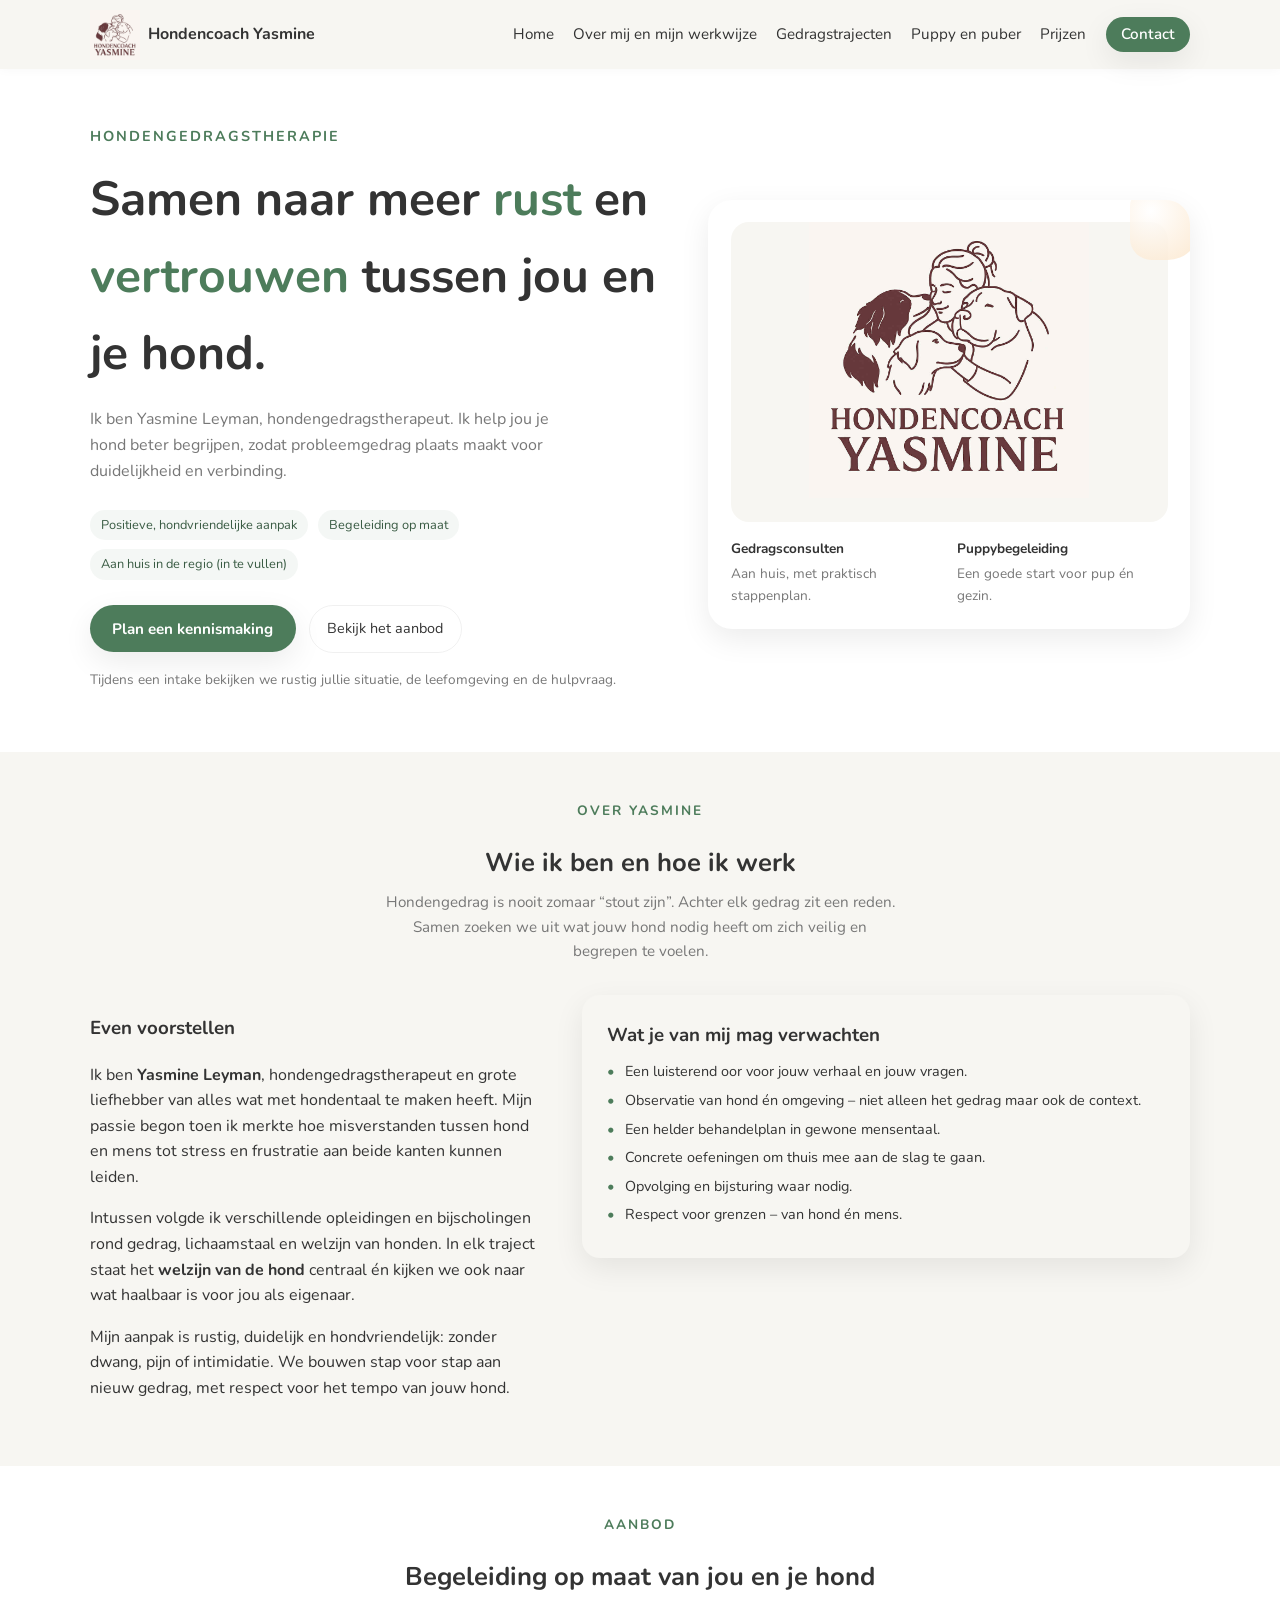
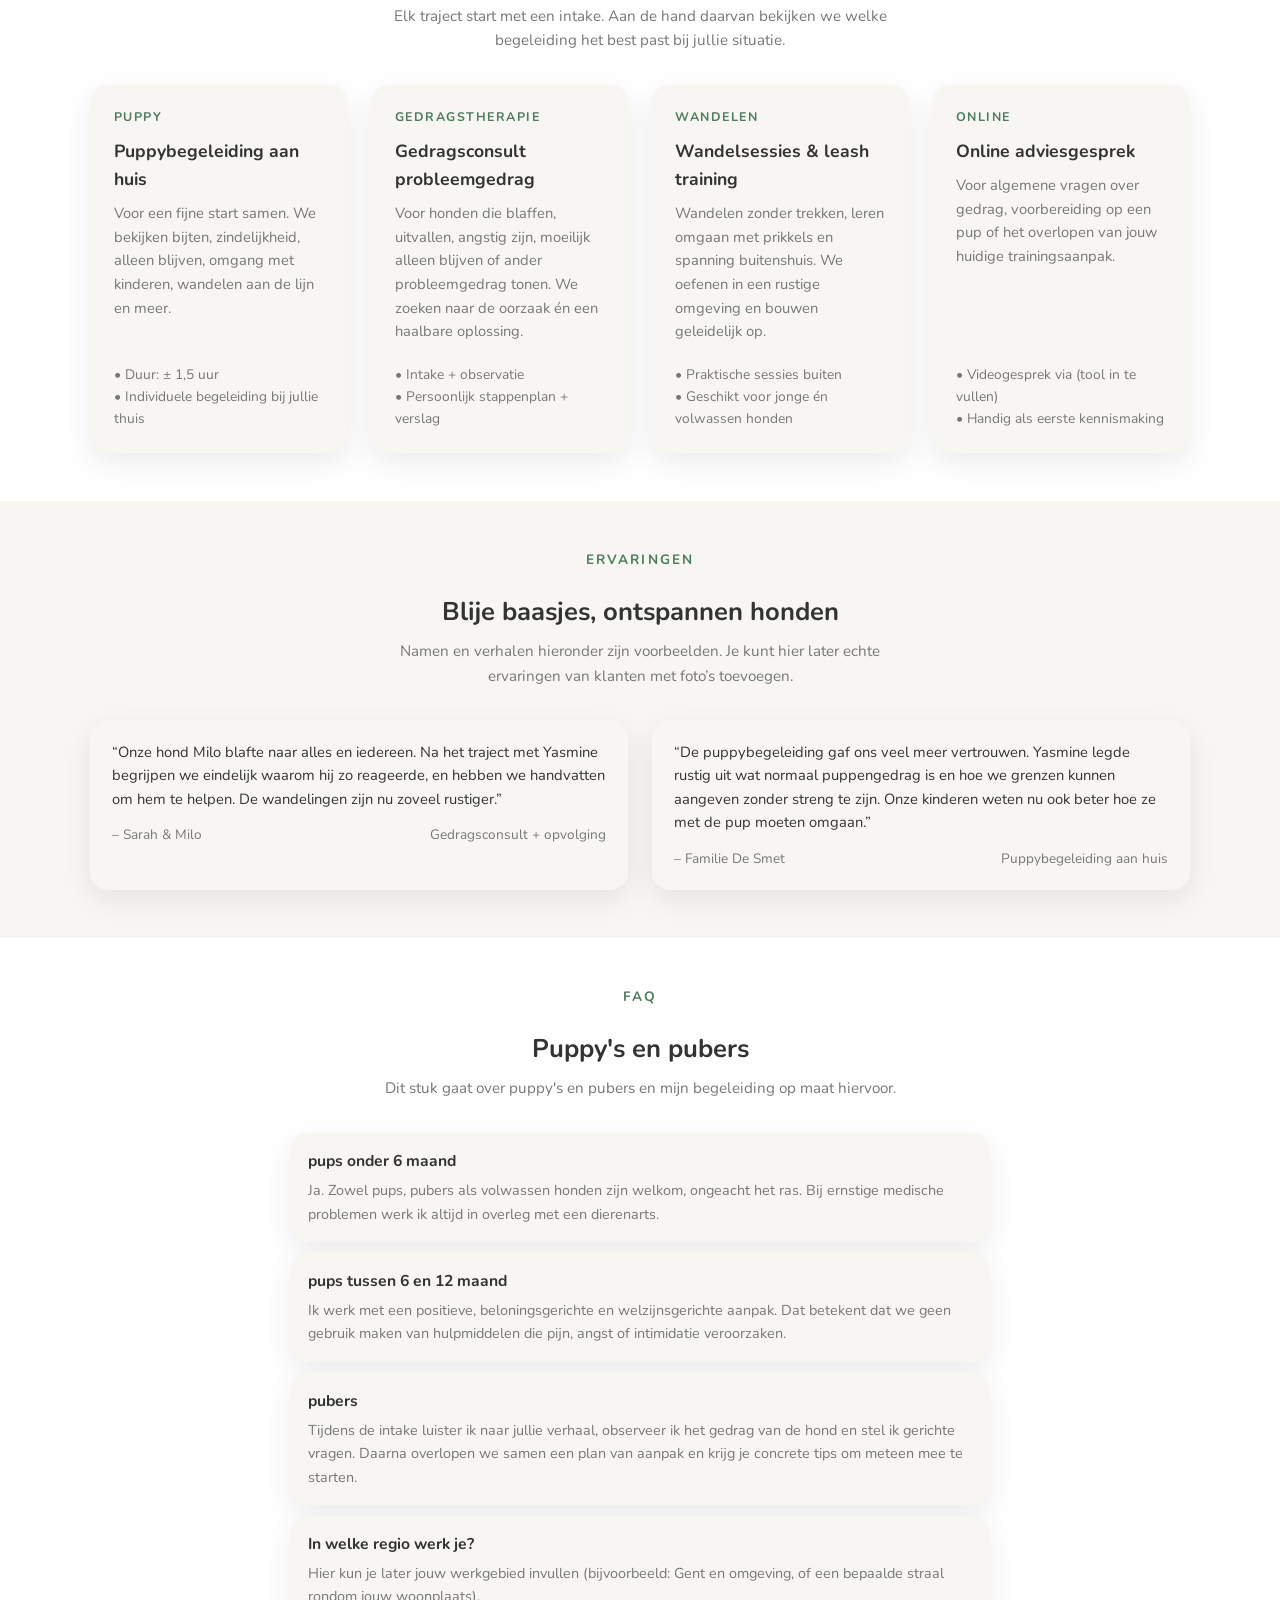
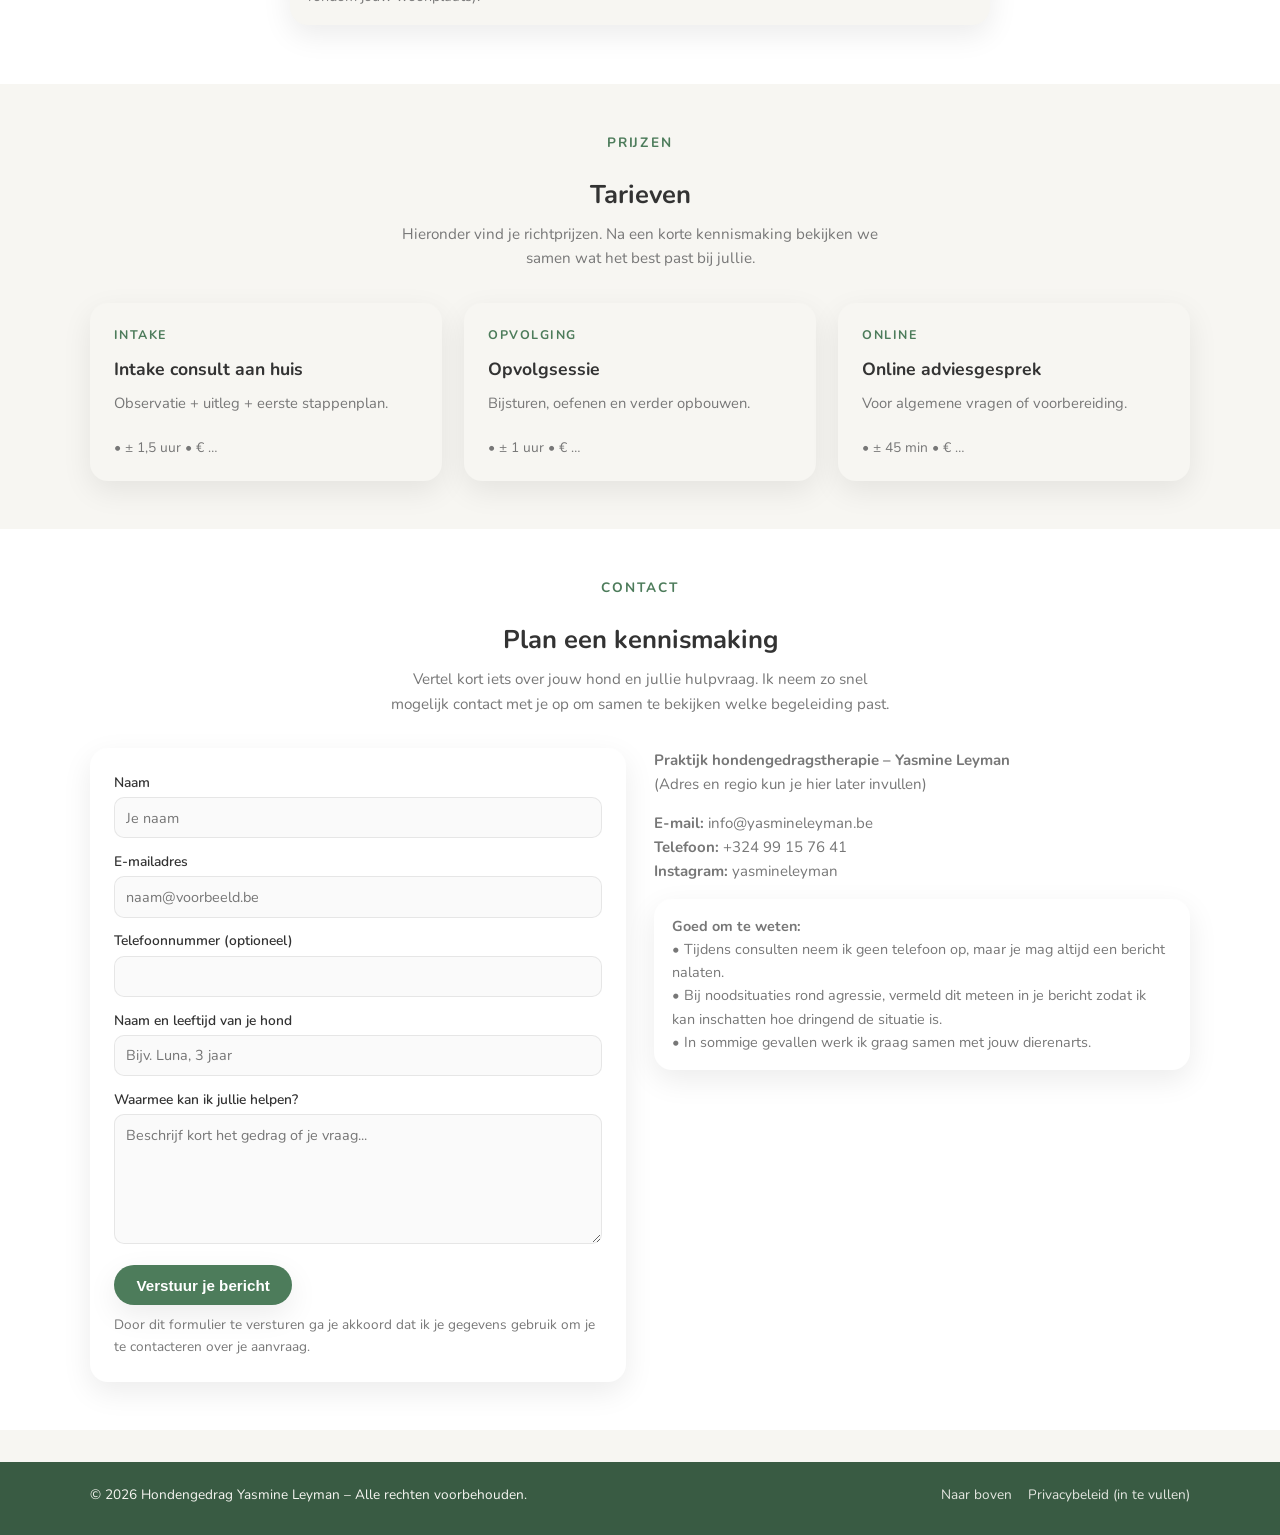
==== index.html @ 09487a4f "veranderingen pom, + logo toegevoegd en css file appart gemaakt" ====
<!DOCTYPE html>
<html lang="nl">
<head>
    <meta charset="UTF-8">
    <title>Hondencoach Yasmine</title>
    <meta name="viewport" content="width=device-width, initial-scale=1.0">
    <meta name="description" content="Hondengedragstherapie op maat door Yasmine Leyman. Samen werken aan meer rust en vertrouwen tussen jou en je hond.">
    <link rel="preconnect" href="https://fonts.googleapis.com">
    <link rel="preconnect" href="https://fonts.gstatic.com" crossorigin>
    <link href="https://fonts.googleapis.com/css2?family=Nunito:wght@300;400;600;700&display=swap" rel="stylesheet">
    <link rel="stylesheet" href="style.css">

</head>
<body>

<header>
    <div class="container nav">
        <div class="logo">
            <img src="images/hondencoachyas.jpeg" alt="Logo">
            <span>Hondencoach Yasmine</span>
        </div>

        <button class="menu-toggle" aria-label="Open menu" aria-expanded="false" aria-controls="mobile-menu">
            ☰
        </button>

        <nav>
            <ul class="nav-menu" id="mobile-menu">
                <li><a href="#top">Home</a></li>
                <li><a href="#over">Over mij en mijn werkwijze</a></li>
                <li><a href="#diensten">Gedragstrajecten</a></li>
                <li><a href="#faq">Puppy en puber</a></li>
                <li><a href="#prijzen">Prijzen</a></li>
                <li><a href="#contact" class="nav-cta">Contact</a></li>
            </ul>
        </nav>
    </div>
</header>
<main>

    <!-- HERO -->
    <section class="hero" id="top">
        <div class="container hero-grid">
            <div>
                <div class="hero-kicker">Hondengedragstherapie</div>
                <h1>Samen naar meer <span>rust</span> en <span>vertrouwen</span> tussen jou en je hond.</h1>
                <p class="hero-subtitle">
                    Ik ben Yasmine Leyman, hondengedragstherapeut. Ik help jou je hond beter begrijpen,
                    zodat probleemgedrag plaats maakt voor duidelijkheid en verbinding.
                </p>

                <div class="hero-badges">
                    <div class="badge">Positieve, hondvriendelijke aanpak</div>
                    <div class="badge">Begeleiding op maat</div>
                    <div class="badge">Aan huis in de regio (in te vullen)</div>
                </div>

                <div class="hero-actions">
                    <a class="btn-primary" href="#contact">Plan een kennismaking</a>
                    <a class="btn-ghost" href="#diensten">Bekijk het aanbod</a>
                </div>

                <p class="hero-note">
                    Tijdens een intake bekijken we rustig jullie situatie, de leefomgeving en de hulpvraag.
                </p>
            </div>

            <div class="hero-visual">
                <div class="hero-card">
                    <div class="hero-paw"></div>
                    <div class="hero-photo">
                        <img src="images/hondencoachyas.jpeg" alt="Yasmine met een hond" loading="lazy">
                    </div>
                    <div class="hero-mini">
                        <div class="hero-mini-block">
                            <div class="hero-mini-title">Gedragsconsulten</div>
                            <div class="hero-mini-sub">Aan huis, met praktisch stappenplan.</div>
                        </div>
                        <div class="hero-mini-block">
                            <div class="hero-mini-title">Puppybegeleiding</div>
                            <div class="hero-mini-sub">Een goede start voor pup én gezin.</div>
                        </div>
                    </div>
                </div>
            </div>
        </div>
    </section>

    <!-- OVER -->
    <section id="over">
        <div class="container">
            <div class="section-kicker">Over Yasmine</div>
            <h2 class="section-title">Wie ik ben en hoe ik werk</h2>
            <p class="section-intro">
                Hondengedrag is nooit zomaar “stout zijn”. Achter elk gedrag zit een reden.
                Samen zoeken we uit wat jouw hond nodig heeft om zich veilig en begrepen te voelen.
            </p>

            <div class="about-grid">
                <div>
                    <h3>Even voorstellen</h3>
                    <p>
                        Ik ben <strong>Yasmine Leyman</strong>, hondengedragstherapeut en grote liefhebber
                        van alles wat met hondentaal te maken heeft. Mijn passie begon toen ik merkte hoe
                        misverstanden tussen hond en mens tot stress en frustratie aan beide kanten kunnen leiden.
                    </p>
                    <p>
                        Intussen volgde ik verschillende opleidingen en bijscholingen rond gedrag, lichaamstaal
                        en welzijn van honden. In elk traject staat het <strong>welzijn van de hond</strong>
                        centraal én kijken we ook naar wat haalbaar is voor jou als eigenaar.
                    </p>
                    <p>
                        Mijn aanpak is rustig, duidelijk en hondvriendelijk: zonder dwang, pijn of intimidatie.
                        We bouwen stap voor stap aan nieuw gedrag, met respect voor het tempo van jouw hond.
                    </p>
                </div>

                <div class="about-card">
                    <h3>Wat je van mij mag verwachten</h3>
                    <ul class="about-list">
                        <li>Een luisterend oor voor jouw verhaal en jouw vragen.</li>
                        <li>Observatie van hond én omgeving – niet alleen het gedrag maar ook de context.</li>
                        <li>Een helder behandelplan in gewone mensentaal.</li>
                        <li>Concrete oefeningen om thuis mee aan de slag te gaan.</li>
                        <li>Opvolging en bijsturing waar nodig.</li>
                        <li>Respect voor grenzen – van hond én mens.</li>
                    </ul>
                </div>
            </div>
        </div>
    </section>

    <!-- DIENSTEN -->
    <section id="diensten">
        <div class="container">
            <div class="section-kicker">Aanbod</div>
            <h2 class="section-title">Begeleiding op maat van jou en je hond</h2>
            <p class="section-intro">
                Elk traject start met een intake. Aan de hand daarvan bekijken we welke begeleiding
                het best past bij jullie situatie.
            </p>

            <div class="cards">
                <article class="card">
                    <div class="card-tag">Puppy</div>
                    <h3>Puppybegeleiding aan huis</h3>
                    <p>
                        Voor een fijne start samen. We bekijken bijten, zindelijkheid, alleen blijven,
                        omgang met kinderen, wandelen aan de lijn en meer.
                    </p>
                    <div class="card-meta">
                        • Duur: ± 1,5 uur<br>
                        • Individuele begeleiding bij jullie thuis
                    </div>
                </article>

                <article class="card">
                    <div class="card-tag">Gedragstherapie</div>
                    <h3>Gedragsconsult probleemgedrag</h3>
                    <p>
                        Voor honden die blaffen, uitvallen, angstig zijn, moeilijk alleen blijven of
                        ander probleemgedrag tonen. We zoeken naar de oorzaak én een haalbare oplossing.
                    </p>
                    <div class="card-meta">
                        • Intake + observatie<br>
                        • Persoonlijk stappenplan + verslag
                    </div>
                </article>

                <article class="card">
                    <div class="card-tag">Wandelen</div>
                    <h3>Wandelsessies & leash training</h3>
                    <p>
                        Wandelen zonder trekken, leren omgaan met prikkels en spanning buitenshuis.
                        We oefenen in een rustige omgeving en bouwen geleidelijk op.
                    </p>
                    <div class="card-meta">
                        • Praktische sessies buiten<br>
                        • Geschikt voor jonge én volwassen honden
                    </div>
                </article>

                <article class="card">
                    <div class="card-tag">Online</div>
                    <h3>Online adviesgesprek</h3>
                    <p>
                        Voor algemene vragen over gedrag, voorbereiding op een pup of het overlopen
                        van jouw huidige trainingsaanpak.
                    </p>
                    <div class="card-meta">
                        • Videogesprek via (tool in te vullen)<br>
                        • Handig als eerste kennismaking
                    </div>
                </article>
            </div>
        </div>
    </section>

    <!-- ERVARINGEN -->
    <section id="ervaringen">
        <div class="container">
            <div class="section-kicker">Ervaringen</div>
            <h2 class="section-title">Blije baasjes, ontspannen honden</h2>
            <p class="section-intro">
                Namen en verhalen hieronder zijn voorbeelden. Je kunt hier later echte ervaringen
                van klanten met foto’s toevoegen.
            </p>

            <div class="testimonials">
                <div class="testimonial">
                    <p class="testimonial-quote">
                        “Onze hond Milo blafte naar alles en iedereen. Na het traject met Yasmine begrijpen
                        we eindelijk waarom hij zo reageerde, en hebben we handvatten om hem te helpen.
                        De wandelingen zijn nu zoveel rustiger.”
                    </p>
                    <div class="testimonial-meta">
                        <span>– Sarah & Milo</span>
                        <span>Gedragsconsult + opvolging</span>
                    </div>
                </div>
                <div class="testimonial">
                    <p class="testimonial-quote">
                        “De puppybegeleiding gaf ons veel meer vertrouwen. Yasmine legde rustig uit wat normaal
                        puppengedrag is en hoe we grenzen kunnen aangeven zonder streng te zijn. Onze kinderen
                        weten nu ook beter hoe ze met de pup moeten omgaan.”
                    </p>
                    <div class="testimonial-meta">
                        <span>– Familie De Smet</span>
                        <span>Puppybegeleiding aan huis</span>
                    </div>
                </div>
            </div>
        </div>
    </section>

    <!-- FAQ -->
    <section id="faq">
        <div class="container">
            <div class="section-kicker">FAQ</div>
            <h2 class="section-title">Puppy's en pubers</h2>
            <p class="section-intro">
                Dit stuk gaat over puppy's en pubers en mijn begeleiding op maat hiervoor.
            </p>

            <div class="faq">
                <div class="faq-item">
                    <h3>pups onder 6 maand</h3>
                    <p>
                        Ja. Zowel pups, pubers als volwassen honden zijn welkom, ongeacht het ras.
                        Bij ernstige medische problemen werk ik altijd in overleg met een dierenarts.
                    </p>
                </div>
                <div class="faq-item">
                    <h3>pups tussen 6 en 12 maand</h3>
                    <p>
                        Ik werk met een positieve, beloningsgerichte en welzijnsgerichte aanpak.
                        Dat betekent dat we geen gebruik maken van hulpmiddelen die pijn, angst of intimidatie veroorzaken.
                    </p>
                </div>
                <div class="faq-item">
                    <h3>pubers</h3>
                    <p>
                        Tijdens de intake luister ik naar jullie verhaal, observeer ik het gedrag van de hond
                        en stel ik gerichte vragen. Daarna overlopen we samen een plan van aanpak en krijg je
                        concrete tips om meteen mee te starten.
                    </p>
                </div>
                <div class="faq-item">
                    <h3>In welke regio werk je?</h3>
                    <p>
                        Hier kun je later jouw werkgebied invullen (bijvoorbeeld: Gent en omgeving, of een bepaalde straal rondom jouw woonplaats).
                    </p>
                </div>
            </div>
        </div>
    </section>


    <!-- Prijzen -->
    <section id="prijzen">
        <div class="container">
            <div class="section-kicker">Prijzen</div>
            <h2 class="section-title">Tarieven</h2>
            <p class="section-intro">
                Hieronder vind je richtprijzen. Na een korte kennismaking bekijken we samen wat het best past bij jullie.
            </p>

            <div class="cards">
                <article class="card">
                    <div class="card-tag">Intake</div>
                    <h3>Intake consult aan huis</h3>
                    <p>Observatie + uitleg + eerste stappenplan.</p>
                    <div class="card-meta">• ± 1,5 uur • € …</div>
                </article>

                <article class="card">
                    <div class="card-tag">Opvolging</div>
                    <h3>Opvolgsessie</h3>
                    <p>Bijsturen, oefenen en verder opbouwen.</p>
                    <div class="card-meta">• ± 1 uur • € …</div>
                </article>

                <article class="card">
                    <div class="card-tag">Online</div>
                    <h3>Online adviesgesprek</h3>
                    <p>Voor algemene vragen of voorbereiding.</p>
                    <div class="card-meta">• ± 45 min • € …</div>
                </article>
            </div>
        </div>
    </section>

    <!-- CONTACT -->
    <section id="contact">
        <div class="container">
            <div class="section-kicker">Contact</div>
            <h2 class="section-title">Plan een kennismaking</h2>
            <p class="section-intro">
                Vertel kort iets over jouw hond en jullie hulpvraag. Ik neem zo snel mogelijk contact met je op
                om samen te bekijken welke begeleiding past.
            </p>

            <div class="contact-grid">
                <form>
                    <label for="naam">Naam</label>
                    <input type="text" id="naam" name="naam" placeholder="Je naam" required>

                    <label for="email">E-mailadres</label>
                    <input type="email" id="email" name="email" placeholder="naam@voorbeeld.be" required>

                    <label for="telefoon">Telefoonnummer (optioneel)</label>
                    <input type="tel" id="telefoon" name="telefoon" placeholder="">

                    <label for="hond">Naam en leeftijd van je hond</label>
                    <input type="text" id="hond" name="hond" placeholder="Bijv. Luna, 3 jaar">

                    <label for="boodschap">Waarmee kan ik jullie helpen?</label>
                    <textarea id="boodschap" name="boodschap" placeholder="Beschrijf kort het gedrag of je vraag..." required></textarea>

                    <button type="submit" class="btn-primary">Verstuur je bericht</button>
                    <p class="hero-note" style="margin:0.6rem 0 0;">
                        Door dit formulier te versturen ga je akkoord dat ik je gegevens gebruik om je te contacteren over je aanvraag.
                    </p>
                </form>

                <div class="contact-info">
                    <p>
                        <strong>Praktijk hondengedragstherapie – Yasmine Leyman</strong><br>
                        (Adres en regio kun je hier later invullen)
                    </p>
                    <p>
                        <strong>E-mail:</strong> info@yasmineleyman.be <br>
                        <strong>Telefoon:</strong> <a href="tel:+32499157641">+324 99 15 76 41</a><br>
                        <strong>Instagram:</strong> <a href="https://www.instagram.com/yasmineleyman/" target="_blank">yasmineleyman</a>
                    </p>

                    <div class="contact-highlight">
                        <strong>Goed om te weten:</strong><br>
                        • Tijdens consulten neem ik geen telefoon op, maar je mag altijd een bericht nalaten.<br>
                        • Bij noodsituaties rond agressie, vermeld dit meteen in je bericht zodat ik kan inschatten
                        hoe dringend de situatie is.<br>
                        • In sommige gevallen werk ik graag samen met jouw dierenarts.
                    </div>
                </div>
            </div>

        </div>
    </section>

</main>

<footer>
    <div class="container footer-inner">
        <div>
            © <span id="year"></span> Hondengedrag Yasmine Leyman – Alle rechten voorbehouden.
        </div>
        <div class="footer-links">
            <a href="#top">Naar boven</a>
            <a href="#">Privacybeleid (in te vullen)</a>
        </div>
    </div>
</footer>

<script>
    document.getElementById('year').textContent = new Date().getFullYear();

    const menuToggle = document.querySelector('.menu-toggle');
    const navMenu = document.querySelector('.nav-menu');

    menuToggle.addEventListener('click', () => {
        navMenu.classList.toggle('open');

        const expanded = menuToggle.getAttribute('aria-expanded') === 'true';
        menuToggle.setAttribute('aria-expanded', !expanded);
    });

    navMenu.querySelectorAll('a').forEach(link => {
        link.addEventListener('click', () => {
            navMenu.classList.remove('open');
            menuToggle.setAttribute('aria-expanded', 'false');
        });
    });
</script>

</body>
</html>
---- style.css ----
:root {
    --color-bg: #f7f6f2;
    --color-bg-alt: #ffffff;
    --color-primary: #4d7c5b;
    --color-primary-dark: #395b43;
    --color-accent: #f3a76b;
    --color-text: #333333;
    --color-muted: #777777;
    --shadow-soft: 0 10px 30px rgba(0,0,0,0.08);
    --radius-lg: 18px;
}

* {
    box-sizing: border-box;
}

body {
    margin: 0;
    font-family: "Nunito", system-ui, -apple-system, BlinkMacSystemFont, "Segoe UI", sans-serif;
    background: var(--color-bg);
    color: var(--color-text);
    line-height: 1.6;
}

a {
    color: inherit;
    text-decoration: none;
}

img {
    max-width: 100%;
    display: block;
}

/* Layout & nav */

header {
    position: sticky;
    top: 0;
    z-index: 999;
    background: rgba(247, 246, 242, 0.95);
    backdrop-filter: blur(10px);
    box-shadow: 0 1px 10px rgba(0,0,0,0.03);
}

.container {
    width: min(1100px, 92%);
    margin: 0 auto;
}

.nav {
    display: flex;
    align-items: center;
    justify-content: space-between;
    padding: 0.6rem 0;
}

.logo {
    display: flex;
    align-items: center;
    gap: 0.5rem;
    font-weight: 700;
}

.logo img {
    height: 50px;
    width: auto;
}

nav ul {
    list-style: none;
    display: flex;
    gap: 1.2rem;
    margin: 0;
    padding: 0;
    font-size: 0.95rem;
}

nav a {
    position: relative;
    padding-bottom: 0.2rem;
}

nav a::after {
    content: "";
    position: absolute;
    left: 0;
    bottom: 0;
    width: 0;
    height: 2px;
    background: var(--color-primary);
    transition: width 0.2s ease;
}

nav a:hover::after {
    width: 100%;
}

.nav-cta {
    padding: 0.45rem 0.95rem;
    background: var(--color-primary);
    color: #fff;
    border-radius: 999px;
    font-weight: 600;
    box-shadow: var(--shadow-soft);
}

.nav-cta:hover {
    background: var(--color-primary-dark);
}

/* Hero */

.hero {
    padding: 3.5rem 0 3rem;
}

.hero-grid {
    display: grid;
    grid-template-columns: minmax(0, 3fr) minmax(0, 2.5fr);
    gap: 2.5rem;
    align-items: center;
}

.hero-kicker {
    font-size: 0.9rem;
    text-transform: uppercase;
    letter-spacing: 0.14em;
    color: var(--color-primary);
    font-weight: 700;
    margin-bottom: 0.8rem;
}

.hero h1 {
    font-size: clamp(2.2rem, 3.2vw + 1.4rem, 3rem);
    margin: 0 0 0.7rem;
}

.hero h1 span {
    color: var(--color-primary);
}

.hero-subtitle {
    color: var(--color-muted);
    max-width: 30rem;
    margin-bottom: 1.6rem;
}

.hero-badges {
    display: flex;
    flex-wrap: wrap;
    gap: 0.6rem;
    margin-bottom: 1.6rem;
}

.badge {
    padding: 0.3rem 0.7rem;
    border-radius: 999px;
    background: rgba(77, 124, 91, 0.06);
    font-size: 0.8rem;
    color: var(--color-primary-dark);
}

.hero-actions {
    display: flex;
    flex-wrap: wrap;
    gap: 0.8rem;
    align-items: center;
}

.btn-primary {
    padding: 0.7rem 1.4rem;
    border-radius: 999px;
    border: none;
    background: var(--color-primary);
    color: #fff;
    font-weight: 700;
    cursor: pointer;
    font-size: 0.95rem;
    box-shadow: var(--shadow-soft);
    transition: transform 0.1s ease, box-shadow 0.1s ease, background 0.1s ease;
}

.btn-primary:hover {
    background: var(--color-primary-dark);
    transform: translateY(-1px);
    box-shadow: 0 12px 35px rgba(0,0,0,0.12);
}

.btn-ghost {
    padding: 0.7rem 1.1rem;
    border-radius: 999px;
    border: 1px solid rgba(0,0,0,0.06);
    background: transparent;
    font-size: 0.9rem;
    cursor: pointer;
    color: var(--color-text);
}
.btn-primary, .btn-ghost {
    display: inline-flex;
    align-items: center;
    justify-content: center;
    text-align: center;
}
.btn-ghost:hover {
    border-color: rgba(0,0,0,0.14);
    background: rgba(0,0,0,0.02);
}

.hero-note {
    margin-top: 1rem;
    font-size: 0.85rem;
    color: var(--color-muted);
}

.hero-visual {
    position: relative;
}

.hero-card {
    background: var(--color-bg-alt);
    border-radius: 24px;
    padding: 1.4rem;
    box-shadow: var(--shadow-soft);
    position: relative;
    overflow: hidden;
}

.hero-paw {
    position: absolute;
    right: -10px;
    top: -10px;
    width: 70px;
    height: 70px;
    background: radial-gradient(circle at 30% 30%, #fff, #fbe3c5);
    opacity: 0.8;
    border-radius: 30% 70% 60% 40%;
}

.hero-photo {
    border-radius: 18px;
    background: #f7f6f2;
    height: 300px;
    overflow: hidden;
    display: flex;
    align-items: center;
    justify-content: center;
    padding: 10px;
}

.hero-photo img {
    max-width: 100%;
    max-height: 100%;
    object-fit: contain;
    display: block;
    transform: translateY(-5%);
}

/* placeholder uitzetten nu je een echte foto gebruikt */
.hero-photo::after {
    content: none;
}

.hero-mini {
    margin-top: 1rem;
    display: flex;
    justify-content: space-between;
    gap: 1rem;
    font-size: 0.85rem;
}

.hero-mini-block {
    flex: 1;
}

.hero-mini-title {
    font-weight: 700;
    margin-bottom: 0.2rem;
}

.hero-mini-sub {
    color: var(--color-muted);
}

/* Sections */

section {
    padding: 3rem 0;
}

section:nth-of-type(odd) {
    background: var(--color-bg-alt);
}

.section-title {
    text-align: center;
    margin-bottom: 0.4rem;
    font-size: 1.6rem;
}

.section-kicker {
    text-align: center;
    font-size: 0.85rem;
    text-transform: uppercase;
    letter-spacing: 0.15em;
    color: var(--color-primary);
    font-weight: 700;
    margin-bottom: 0.6rem;
}

.section-intro {
    text-align: center;
    max-width: 32rem;
    margin: 0 auto 2rem;
    color: var(--color-muted);
    font-size: 0.95rem;
}

/* Over */

.about-grid {
    display: grid;
    grid-template-columns: minmax(0, 1.2fr) minmax(0, 1.6fr);
    gap: 2.2rem;
    align-items: start;
}

.about-card {
    background: var(--color-bg);
    padding: 1.6rem;
    border-radius: var(--radius-lg);
    box-shadow: var(--shadow-soft);
}

.about-card h3 {
    margin-top: 0;
    margin-bottom: 0.5rem;
}

.about-list {
    list-style: none;
    padding: 0;
    margin: 0.6rem 0 0;
    font-size: 0.9rem;
}

.about-list li {
    margin-bottom: 0.35rem;
    padding-left: 1.1rem;
    position: relative;
}

.about-list li::before {
    content: "•";
    position: absolute;
    left: 0;
    top: 0;
    color: var(--color-primary);
}

/* Diensten */

.cards {
    display: grid;
    grid-template-columns: repeat(auto-fit, minmax(230px, 1fr));
    gap: 1.4rem;
}

.card {
    background: var(--color-bg);
    border-radius: var(--radius-lg);
    padding: 1.4rem 1.5rem;
    box-shadow: var(--shadow-soft);
    display: flex;
    flex-direction: column;
    gap: 0.6rem;
}

.card h3 {
    margin: 0;
    font-size: 1.1rem;
}

.card p {
    margin: 0;
    font-size: 0.92rem;
    color: var(--color-muted);
}

.card-tag {
    font-size: 0.78rem;
    text-transform: uppercase;
    letter-spacing: 0.12em;
    color: var(--color-primary);
    font-weight: 700;
}

.card-meta {
    margin-top: auto;
    padding-top: 0.7rem;
    font-size: 0.86rem;
    color: var(--color-muted);
}

/* Testimonials */

.testimonials {
    display: grid;
    grid-template-columns: minmax(0, 1.2fr) minmax(0, 1.2fr);
    gap: 1.5rem;
}

.testimonial {
    background: var(--color-bg);
    border-radius: var(--radius-lg);
    padding: 1.3rem 1.4rem;
    box-shadow: var(--shadow-soft);
    font-size: 0.92rem;
}

.testimonial-quote {
    margin: 0 0 0.8rem;
}

.testimonial-meta {
    display: flex;
    justify-content: space-between;
    font-size: 0.85rem;
    color: var(--color-muted);
}

/* FAQ */

.faq {
    max-width: 700px;
    margin: 0 auto;
}

.faq-item {
    background: var(--color-bg);
    border-radius: var(--radius-lg);
    padding: 1rem 1.1rem;
    box-shadow: var(--shadow-soft);
    margin-bottom: 0.7rem;
}

.faq-item h3 {
    margin: 0 0 0.35rem;
    font-size: 0.98rem;
}

.faq-item p {
    margin: 0;
    font-size: 0.9rem;
    color: var(--color-muted);
}

/* Contact */

.contact-grid {
    display: grid;
    grid-template-columns: minmax(0, 1.3fr) minmax(0, 1.3fr);
    gap: 1.8rem;
}

form {
    background: var(--color-bg-alt);
    padding: 1.5rem;
    border-radius: var(--radius-lg);
    box-shadow: var(--shadow-soft);
}

label {
    display: block;
    font-size: 0.86rem;
    font-weight: 600;
    margin-bottom: 0.2rem;
}

input, textarea {
    width: 100%;
    padding: 0.6rem 0.7rem;
    border-radius: 10px;
    border: 1px solid rgba(0,0,0,0.08);
    font-family: inherit;
    font-size: 0.9rem;
    margin-bottom: 0.8rem;
    background: #fafafa;
}

textarea {
    min-height: 130px;
    resize: vertical;
}

.contact-info {
    font-size: 0.94rem;
    color: var(--color-muted);
}

.contact-info p {
    margin-top: 0;
}

.contact-highlight {
    background: var(--color-bg-alt);
    padding: 1rem 1.1rem;
    border-radius: var(--radius-lg);
    box-shadow: var(--shadow-soft);
    margin-top: 1rem;
    font-size: 0.9rem;
}

/* Footer */

footer {
    padding: 1.4rem 0 1.8rem;
    background: var(--color-primary-dark);
    color: #f7f6f2;
    font-size: 0.85rem;
    margin-top: 2rem;
}

.footer-inner {
    display: flex;
    flex-wrap: wrap;
    justify-content: space-between;
    gap: 0.7rem;
    align-items: center;
}

.footer-links {
    display: flex;
    gap: 1rem;
}

.footer-links a {
    opacity: 0.9;
}

.footer-links a:hover {
    text-decoration: underline;
}

.menu-toggle {
    display: none;
    background: var(--color-bg-alt);
    border: 1px solid rgba(0,0,0,0.08);
    border-radius: 10px;
    padding: 0.35rem 0.65rem;
    font-size: 1.5rem;
    cursor: pointer;
    color: var(--color-primary-dark);
    box-shadow: var(--shadow-soft);
}

@media (max-width: 860px) {
    .hero-grid,
    .about-grid,
    .testimonials,
    .contact-grid {
        grid-template-columns: 1fr;
    }

    .hero {
        padding-top: 2.5rem;
    }

    .menu-toggle {
        display: block;
    }

    nav {
        position: relative;
    }

    .nav-menu {
        display: none;
        position: absolute;
        top: calc(100% + 10px);
        right: 0;
        flex-direction: column;
        gap: 0.8rem;
        background: var(--color-bg-alt);
        padding: 1rem;
        border-radius: 16px;
        box-shadow: var(--shadow-soft);
        min-width: 220px;
        z-index: 1000;
    }

    .nav-menu.open {
        display: flex;
    }
}

@media (max-width: 540px) {
    .hero-actions {
        flex-direction: column;
        align-items: stretch;
    }

    .hero-mini {
        flex-direction: column;
    }
}
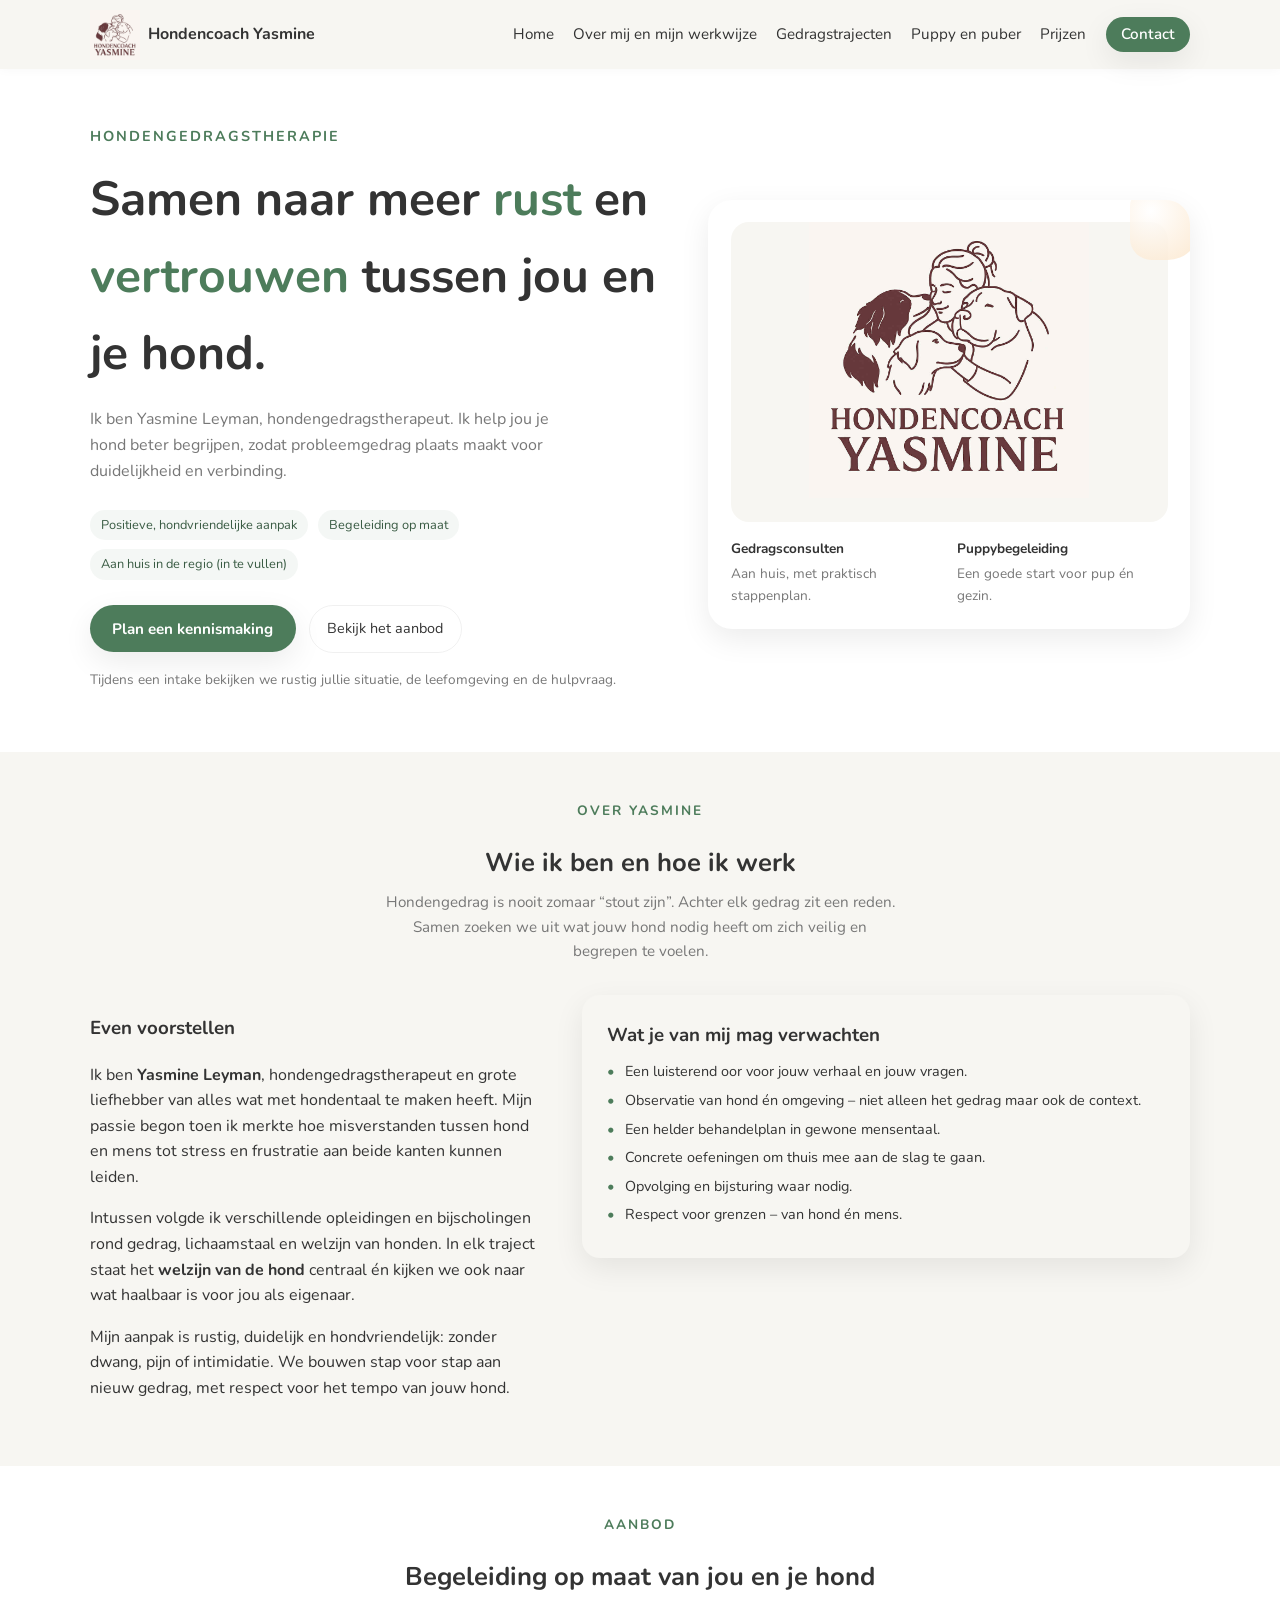
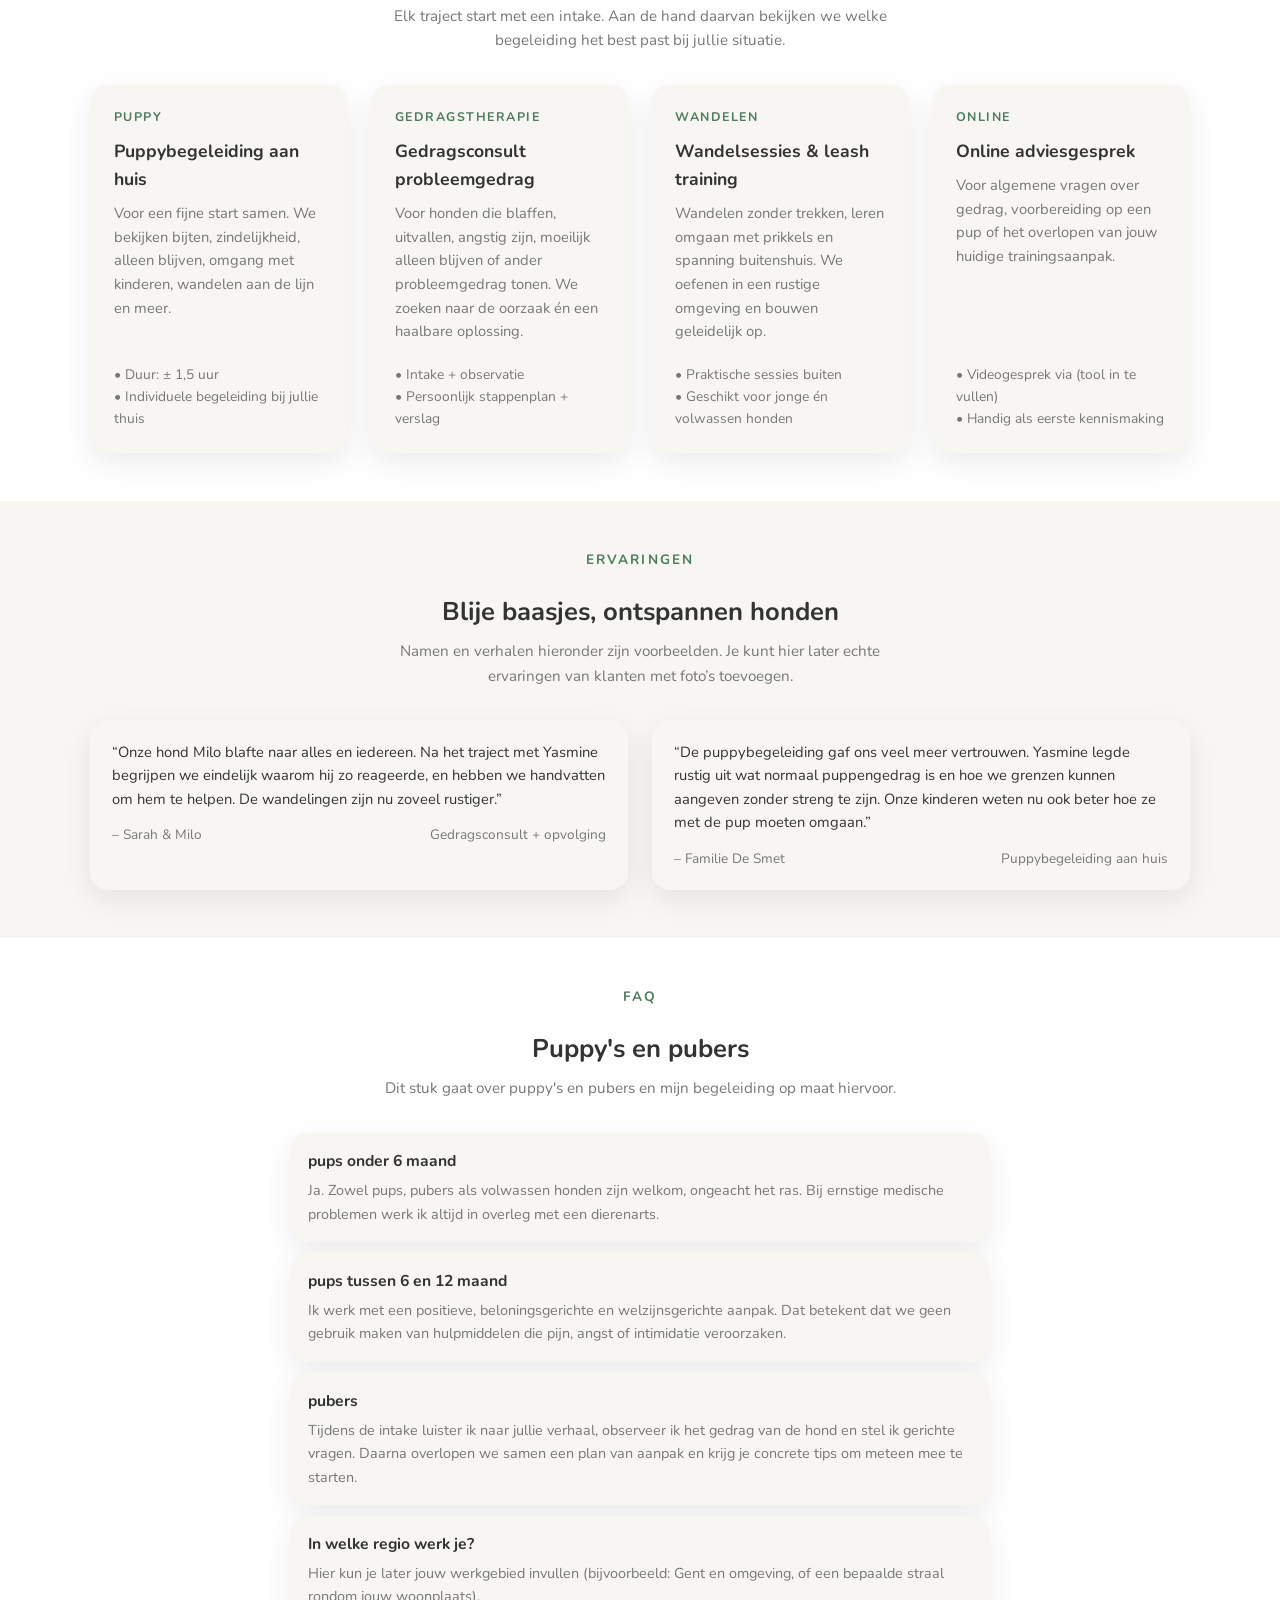
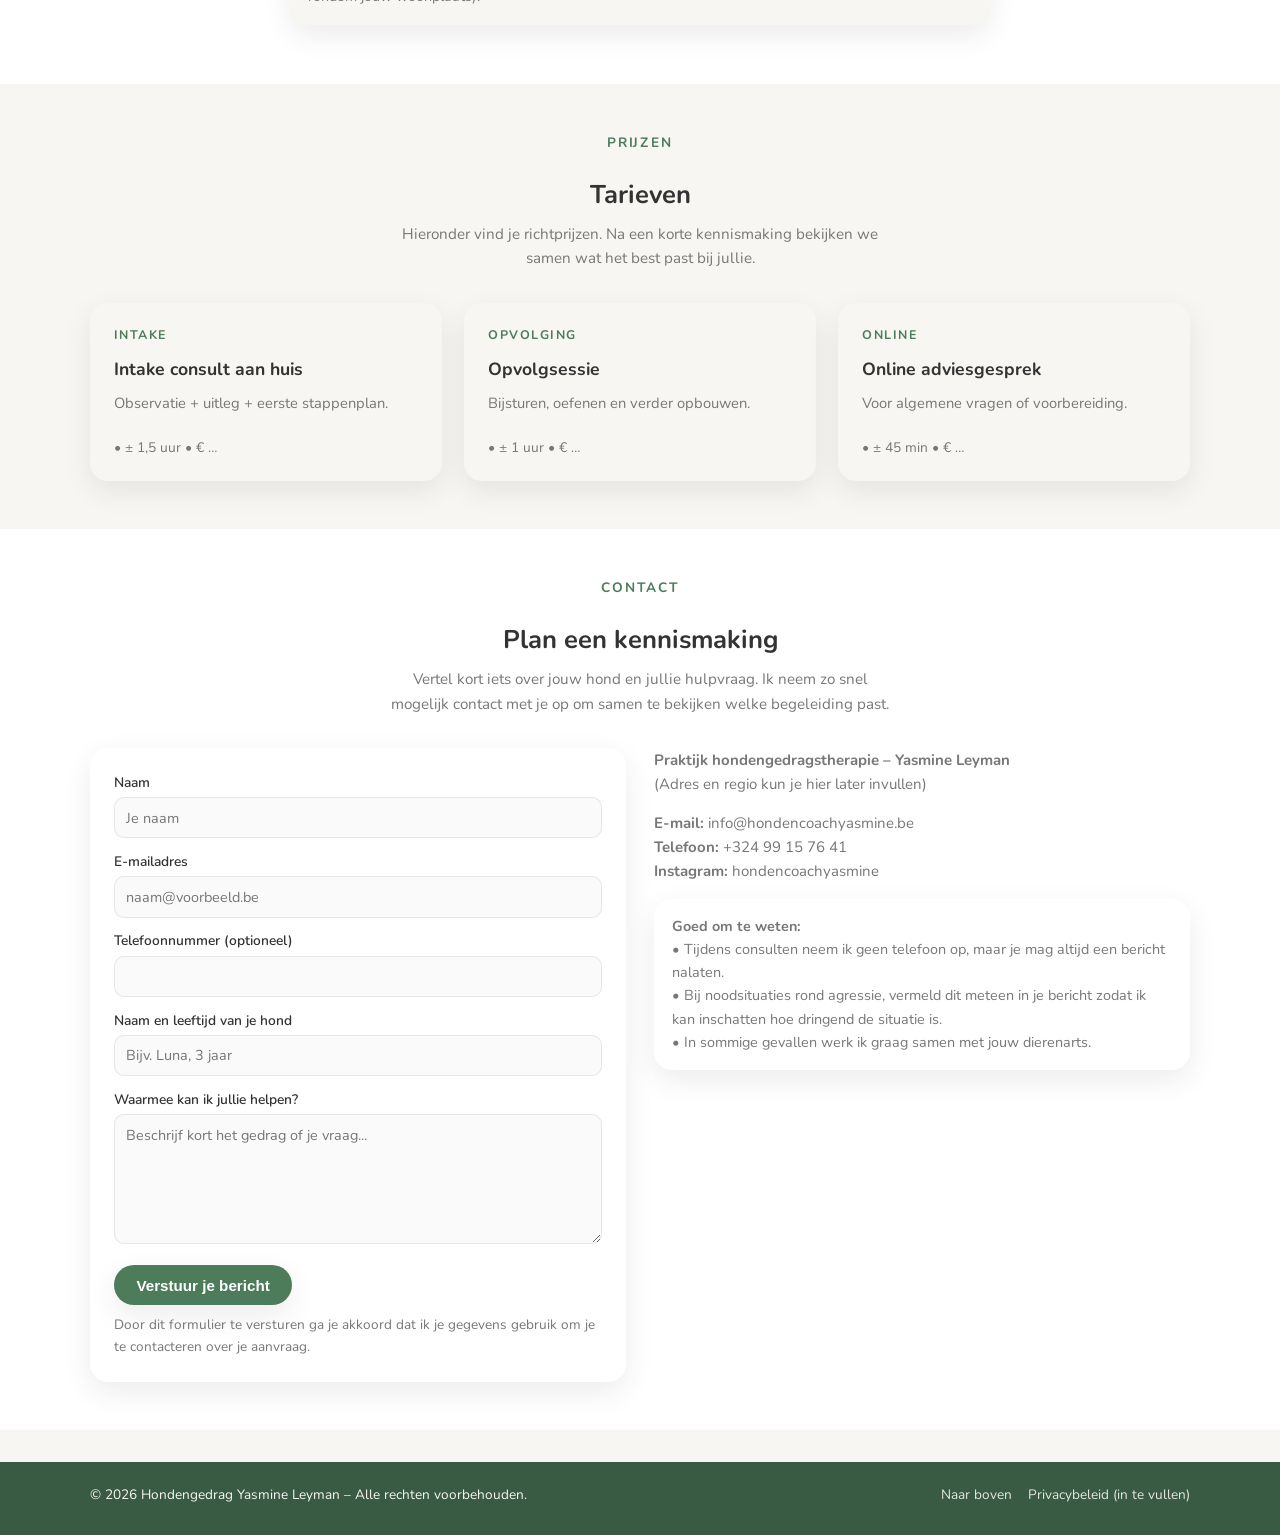
==== commit b87a6548: "veranderingen pom, + logo toegevoegd en css file appart gemaakt" ====
--- a/index.html
+++ b/index.html
@@ -321,27 +321,58 @@
             </p>
 
             <div class="contact-grid">
-                <form>
-                    <label for="naam">Naam</label>
-                    <input type="text" id="naam" name="naam" placeholder="Je naam" required>
-
-                    <label for="email">E-mailadres</label>
-                    <input type="email" id="email" name="email" placeholder="naam@voorbeeld.be" required>
-
-                    <label for="telefoon">Telefoonnummer (optioneel)</label>
-                    <input type="tel" id="telefoon" name="telefoon" placeholder="">
-
-                    <label for="hond">Naam en leeftijd van je hond</label>
-                    <input type="text" id="hond" name="hond" placeholder="Bijv. Luna, 3 jaar">
-
-                    <label for="boodschap">Waarmee kan ik jullie helpen?</label>
-                    <textarea id="boodschap" name="boodschap" placeholder="Beschrijf kort het gedrag of je vraag..." required></textarea>
-
-                    <button type="submit" class="btn-primary">Verstuur je bericht</button>
-                    <p class="hero-note" style="margin:0.6rem 0 0;">
-                        Door dit formulier te versturen ga je akkoord dat ik je gegevens gebruik om je te contacteren over je aanvraag.
-                    </p>
-                </form>
+
+                <div class="contact-form-wrapper">
+
+                    <form id="contact-form"
+                          action="https://api.web3forms.com/submit"
+                          method="POST">
+
+                        <input type="hidden" name="access_key"
+                               value="8d9c4994-89a7-45a9-ae22-067a0728693e">
+
+                        <label for="naam">Naam</label>
+                        <input type="text" id="naam" name="naam"
+                               placeholder="Je naam" required>
+
+                        <label for="email">E-mailadres</label>
+                        <input type="email" id="email" name="email"
+                               placeholder="naam@voorbeeld.be" required>
+
+                        <label for="telefoon">Telefoonnummer (optioneel)</label>
+                        <input type="tel" id="telefoon" name="telefoon">
+
+                        <label for="hond">Naam en leeftijd van je hond</label>
+                        <input type="text" id="hond" name="hond"
+                               placeholder="Bijv. Luna, 3 jaar">
+
+                        <label for="boodschap">Waarmee kan ik jullie helpen?</label>
+                        <textarea id="boodschap" name="boodschap"
+                                  placeholder="Beschrijf kort het gedrag of je vraag..."
+                                  required></textarea>
+
+                        <button type="submit" class="btn-primary">
+                            Verstuur je bericht
+                        </button>
+
+                        <p class="hero-note" style="margin:0.6rem 0 0;">
+                            Door dit formulier te versturen ga je akkoord
+                            dat ik je gegevens gebruik om je te contacteren
+                            over je aanvraag.
+                        </p>
+
+                    </form>
+
+                    <div id="form-message" class="form-message"
+                         role="status" aria-live="polite" hidden>
+                        <h3>🐾 Bedankt voor je bericht!</h3>
+                        <p>
+                            Je bericht is succesvol verzonden.
+                            Ik neem zo snel mogelijk contact met je op.
+                        </p>
+                    </div>
+
+                </div>
 
                 <div class="contact-info">
                     <p>
@@ -349,9 +380,12 @@
                         (Adres en regio kun je hier later invullen)
                     </p>
                     <p>
-                        <strong>E-mail:</strong> info@yasmineleyman.be <br>
+                        <strong>E-mail:</strong>
+                        <a href="mailto:info@hondencoachyasmine.be">
+                            info@hondencoachyasmine.be
+                        </a><br>
                         <strong>Telefoon:</strong> <a href="tel:+32499157641">+324 99 15 76 41</a><br>
-                        <strong>Instagram:</strong> <a href="https://www.instagram.com/yasmineleyman/" target="_blank">yasmineleyman</a>
+                        <strong>Instagram:</strong> <a href="https://www.instagram.com/hondencoachyasmine/" target="_blank">hondencoachyasmine</a>
                     </p>
 
                     <div class="contact-highlight">
@@ -401,6 +435,48 @@
         });
     });
 </script>
+<script>
+    const contactForm = document.getElementById("contact-form");
+    const formMessage = document.getElementById("form-message");
+    const submitButton = contactForm.querySelector('button[type="submit"]');
+
+    contactForm.addEventListener("submit", async function (event) {
+        event.preventDefault();
+
+        if (!contactForm.reportValidity()) return;
+
+        submitButton.disabled = true;
+        submitButton.textContent = "Bezig met verzenden...";
+
+        try {
+            const formData = new FormData(contactForm);
+
+            const response = await fetch(contactForm.action, {
+                method: "POST",
+                body: formData,
+                headers: {
+                    "Accept": "application/json"
+                }
+            });
+
+            const result = await response.json();
+
+            if (!response.ok || !result.success) {
+                throw new Error("Verzenden mislukt");
+            }
+
+            contactForm.reset();
+            contactForm.hidden = true;
+            formMessage.hidden = false;
+
+        } catch (error) {
+            alert("Je bericht kon niet worden verzonden. Probeer het opnieuw.");
+        } finally {
+            submitButton.disabled = false;
+            submitButton.textContent = "Verstuur je bericht";
+        }
+    });
+</script>
 
 </body>
 </html>
--- a/style.css
+++ b/style.css
@@ -604,3 +604,26 @@
         flex-direction: column;
     }
 }
+.form-message {
+    background: #f1f8f0;
+    border: 1px solid #c7e3c3;
+    border-radius: 16px;
+    padding: 32px 24px;
+    text-align: center;
+    margin-top: 20px;
+}
+
+.form-message h3 {
+    font-size: 1.5rem;
+    margin-bottom: 12px;
+    color: #315c3a;
+}
+
+.form-message p {
+    line-height: 1.7;
+    color: #405347;
+}
+
+[hidden] {
+    display: none !important;
+}
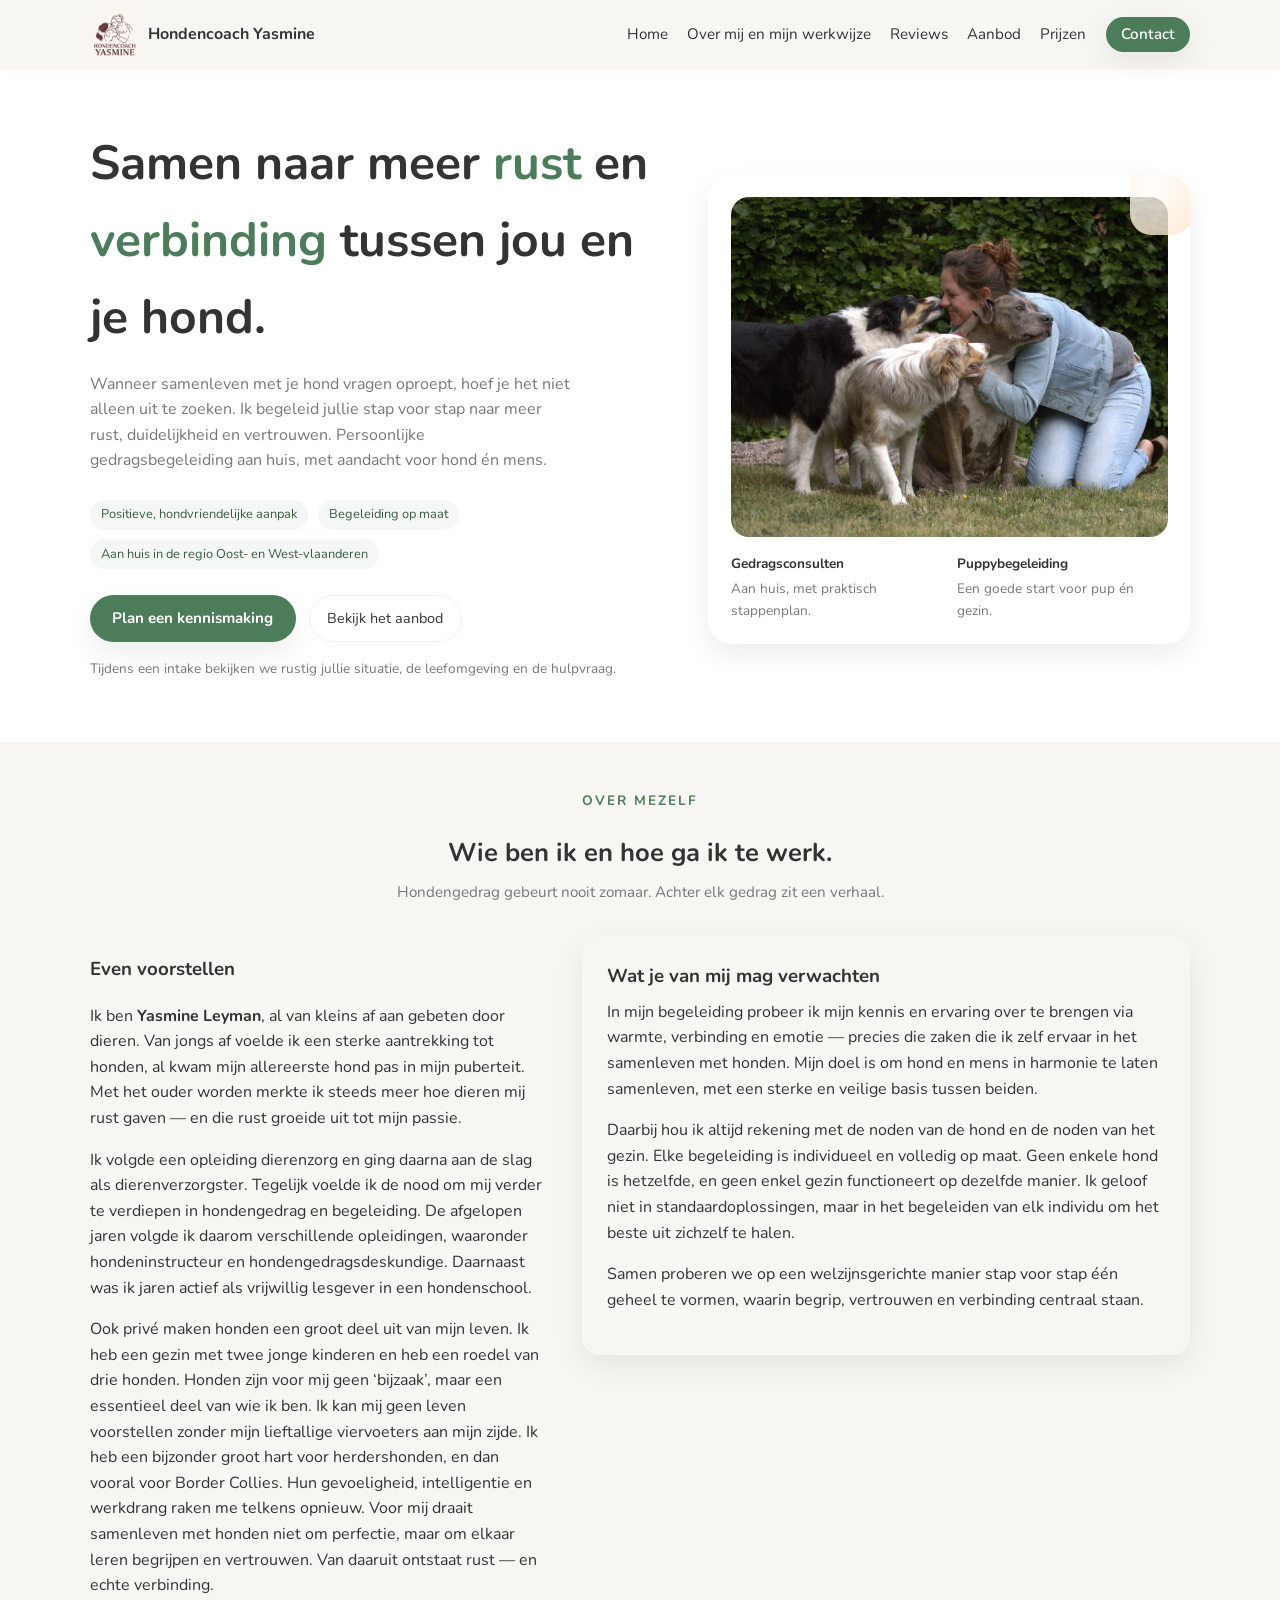
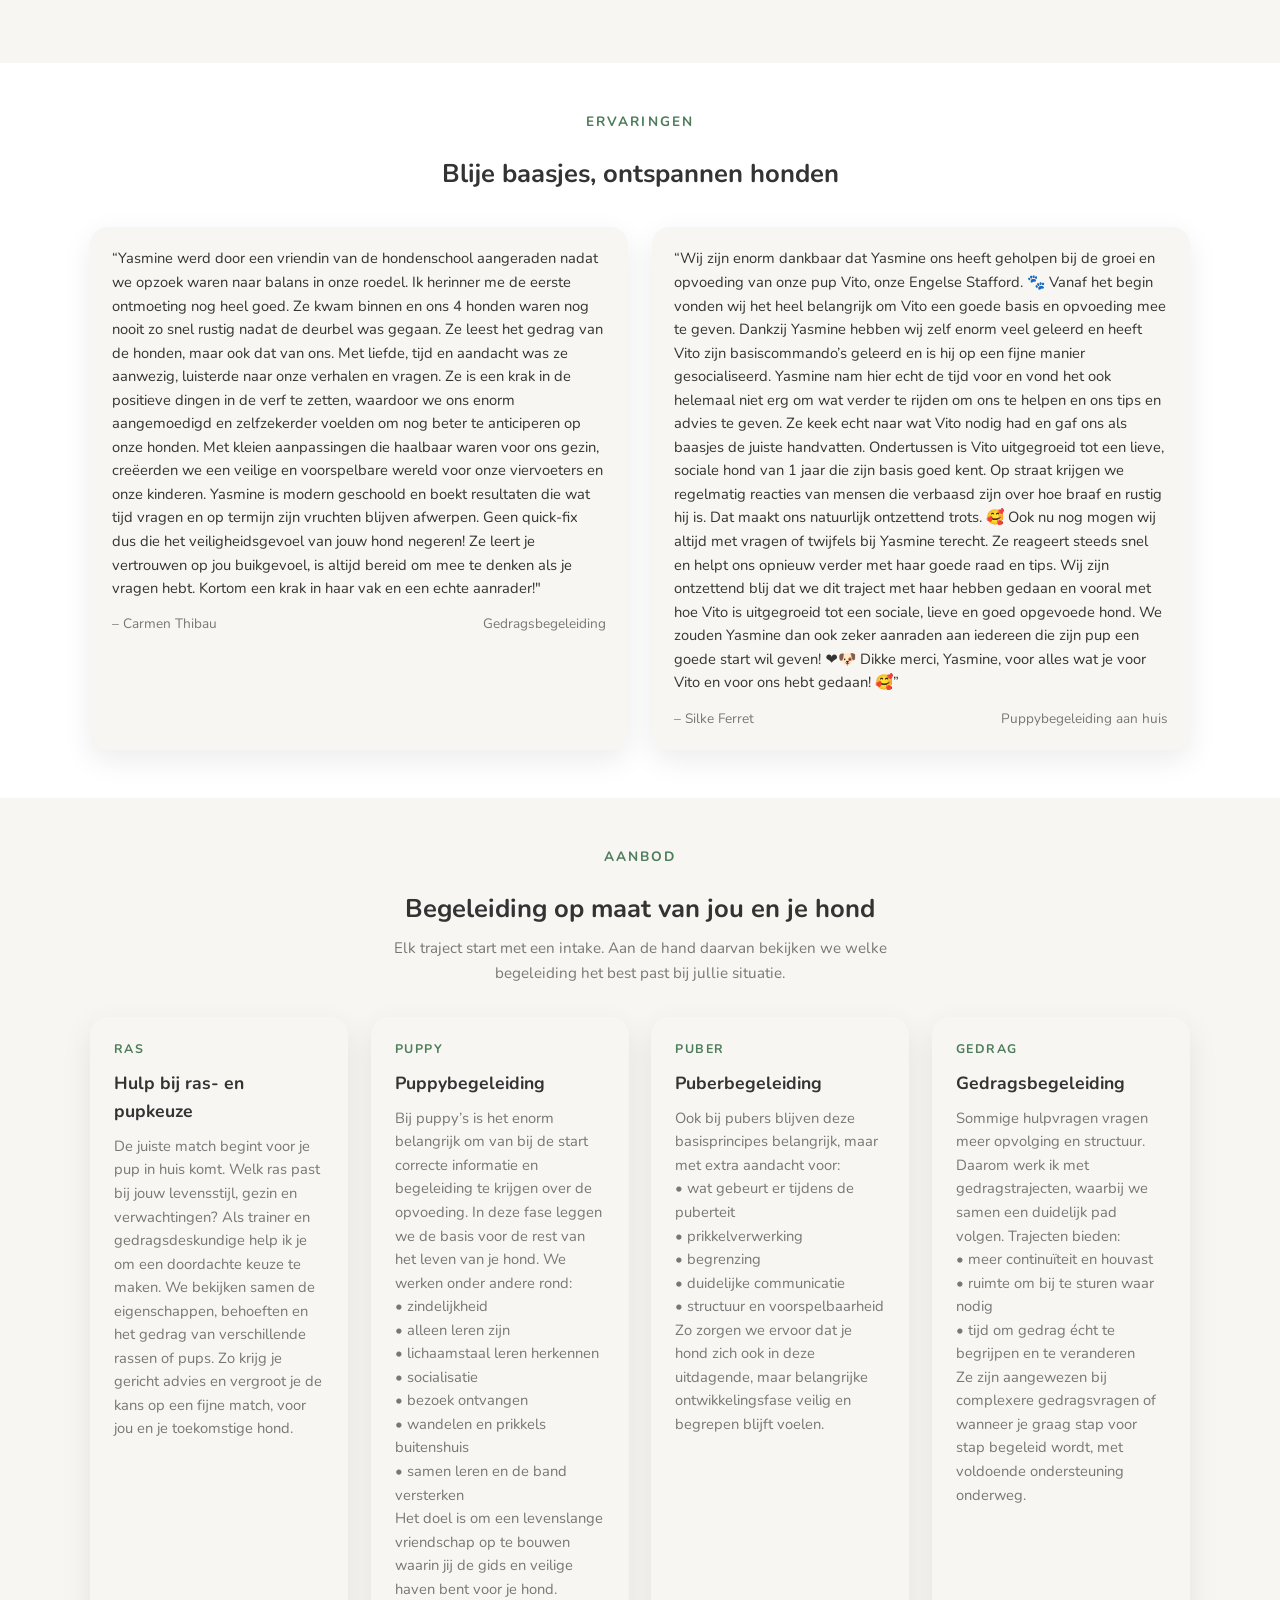
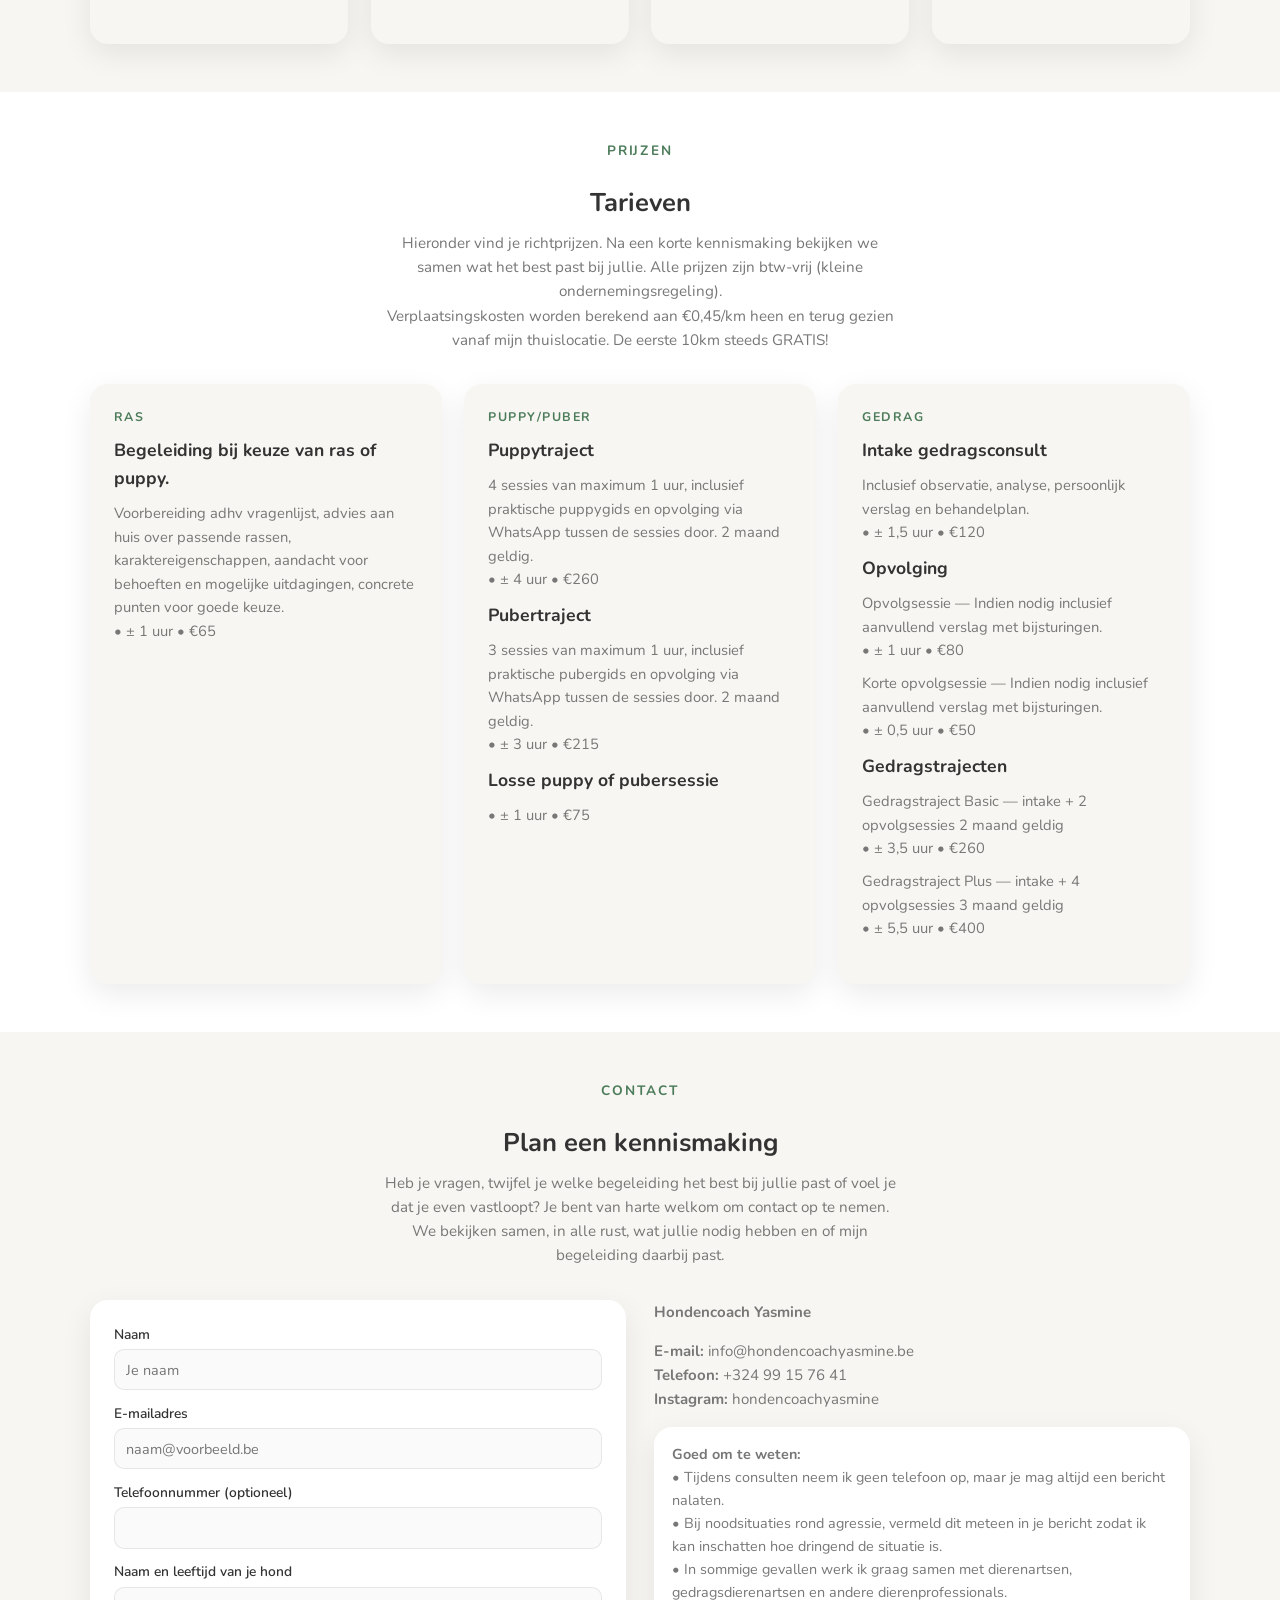
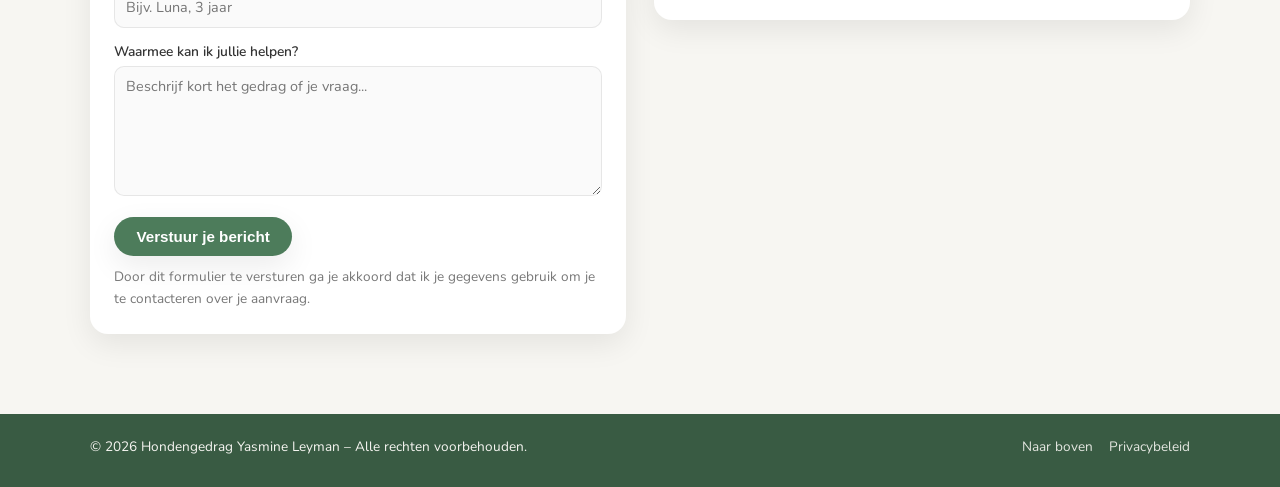
==== commit f16d06e2: "veranderingen pom, + logo toegevoegd en css file appart gemaakt" ====
--- a/index.html
+++ b/index.html
@@ -1,6 +1,7 @@
 <!DOCTYPE html>
 <html lang="nl">
 <head>
+    <link rel="icon" type="image/x-icon" href="/favicon.ico">
     <meta charset="UTF-8">
     <title>Hondencoach Yasmine</title>
     <meta name="viewport" content="width=device-width, initial-scale=1.0">
@@ -28,8 +29,8 @@
             <ul class="nav-menu" id="mobile-menu">
                 <li><a href="#top">Home</a></li>
                 <li><a href="#over">Over mij en mijn werkwijze</a></li>
-                <li><a href="#diensten">Gedragstrajecten</a></li>
-                <li><a href="#faq">Puppy en puber</a></li>
+                <li><a href="#ervaringen">Reviews</a></li>
+                <li><a href="#diensten">Aanbod</a></li>
                 <li><a href="#prijzen">Prijzen</a></li>
                 <li><a href="#contact" class="nav-cta">Contact</a></li>
             </ul>
@@ -42,17 +43,16 @@
     <section class="hero" id="top">
         <div class="container hero-grid">
             <div>
-                <div class="hero-kicker">Hondengedragstherapie</div>
-                <h1>Samen naar meer <span>rust</span> en <span>vertrouwen</span> tussen jou en je hond.</h1>
+                <h1>Samen naar meer <span>rust</span> en <span>verbinding</span> tussen jou en je hond.</h1>
                 <p class="hero-subtitle">
-                    Ik ben Yasmine Leyman, hondengedragstherapeut. Ik help jou je hond beter begrijpen,
-                    zodat probleemgedrag plaats maakt voor duidelijkheid en verbinding.
+                    Wanneer samenleven met je hond vragen oproept, hoef je het niet alleen uit te zoeken. Ik begeleid jullie stap voor stap naar meer rust, duidelijkheid en vertrouwen.
+                    Persoonlijke gedragsbegeleiding aan huis, met aandacht voor hond én mens.
                 </p>
 
                 <div class="hero-badges">
                     <div class="badge">Positieve, hondvriendelijke aanpak</div>
                     <div class="badge">Begeleiding op maat</div>
-                    <div class="badge">Aan huis in de regio (in te vullen)</div>
+                    <div class="badge">Aan huis in de regio Oost- en West-vlaanderen</div>
                 </div>
 
                 <div class="hero-actions">
@@ -69,7 +69,8 @@
                 <div class="hero-card">
                     <div class="hero-paw"></div>
                     <div class="hero-photo">
-                        <img src="images/hondencoachyas.jpeg" alt="Yasmine met een hond" loading="lazy">
+                        <img src="images/yasmine-met-honden.jpg"
+                             alt="Yasmine samen met haar drie honden">
                     </div>
                     <div class="hero-mini">
                         <div class="hero-mini-block">
@@ -89,46 +90,97 @@
     <!-- OVER -->
     <section id="over">
         <div class="container">
-            <div class="section-kicker">Over Yasmine</div>
-            <h2 class="section-title">Wie ik ben en hoe ik werk</h2>
+            <div class="section-kicker">Over mezelf</div>
+            <h2 class="section-title">Wie ben ik en hoe ga ik te werk.</h2>
             <p class="section-intro">
-                Hondengedrag is nooit zomaar “stout zijn”. Achter elk gedrag zit een reden.
-                Samen zoeken we uit wat jouw hond nodig heeft om zich veilig en begrepen te voelen.
+                Hondengedrag gebeurt nooit zomaar. Achter elk gedrag zit een verhaal.
             </p>
+
+
 
             <div class="about-grid">
                 <div>
                     <h3>Even voorstellen</h3>
                     <p>
-                        Ik ben <strong>Yasmine Leyman</strong>, hondengedragstherapeut en grote liefhebber
-                        van alles wat met hondentaal te maken heeft. Mijn passie begon toen ik merkte hoe
-                        misverstanden tussen hond en mens tot stress en frustratie aan beide kanten kunnen leiden.
-                    </p>
-                    <p>
-                        Intussen volgde ik verschillende opleidingen en bijscholingen rond gedrag, lichaamstaal
-                        en welzijn van honden. In elk traject staat het <strong>welzijn van de hond</strong>
-                        centraal én kijken we ook naar wat haalbaar is voor jou als eigenaar.
-                    </p>
-                    <p>
-                        Mijn aanpak is rustig, duidelijk en hondvriendelijk: zonder dwang, pijn of intimidatie.
-                        We bouwen stap voor stap aan nieuw gedrag, met respect voor het tempo van jouw hond.
+                        Ik ben <strong>Yasmine Leyman</strong>, al van kleins af aan gebeten door dieren. Van jongs af voelde ik een sterke aantrekking tot honden, al kwam mijn allereerste hond pas in mijn puberteit. Met het ouder worden merkte ik steeds meer hoe dieren mij rust gaven — en die rust groeide uit tot mijn passie.</p>
+                        <p>
+                            Ik volgde een opleiding dierenzorg en ging daarna aan de slag als dierenverzorgster. Tegelijk voelde ik de nood om mij verder te verdiepen in hondengedrag en begeleiding. De afgelopen jaren volgde ik daarom verschillende opleidingen, waaronder hondeninstructeur en hondengedragsdeskundige. Daarnaast was ik jaren actief als vrijwillig lesgever in een hondenschool.</p>
+                    <p>
+                        Ook privé maken honden een groot deel uit van mijn leven. Ik heb een gezin met twee jonge kinderen en heb een roedel van drie honden. Honden zijn voor mij geen ‘bijzaak’, maar een essentieel deel van wie ik ben. Ik kan mij geen leven voorstellen zonder mijn lieftallige viervoeters aan mijn zijde.
+                        Ik heb een bijzonder groot hart voor herdershonden, en dan vooral voor Border Collies. Hun gevoeligheid, intelligentie en werkdrang raken me telkens opnieuw.
+                        Voor mij draait samenleven met honden niet om perfectie, maar om elkaar leren begrijpen en vertrouwen. Van daaruit ontstaat rust — en echte verbinding.
+
                     </p>
                 </div>
 
                 <div class="about-card">
                     <h3>Wat je van mij mag verwachten</h3>
-                    <ul class="about-list">
-                        <li>Een luisterend oor voor jouw verhaal en jouw vragen.</li>
-                        <li>Observatie van hond én omgeving – niet alleen het gedrag maar ook de context.</li>
-                        <li>Een helder behandelplan in gewone mensentaal.</li>
-                        <li>Concrete oefeningen om thuis mee aan de slag te gaan.</li>
-                        <li>Opvolging en bijsturing waar nodig.</li>
-                        <li>Respect voor grenzen – van hond én mens.</li>
-                    </ul>
-                </div>
-            </div>
-        </div>
-    </section>
+                    In mijn begeleiding probeer ik mijn kennis en ervaring over te brengen via warmte, verbinding en emotie — precies die zaken die ik zelf ervaar in het samenleven met honden.
+                    Mijn doel is om hond en mens in harmonie te laten samenleven, met een sterke en veilige basis tussen beiden.
+                    <p>
+                        Daarbij hou ik altijd rekening met de noden van de hond en de noden van het gezin. Elke begeleiding is individueel en volledig op maat. Geen enkele hond is hetzelfde, en geen enkel gezin functioneert op dezelfde manier. Ik geloof niet in standaardoplossingen, maar in het begeleiden van elk individu om het beste uit zichzelf te halen.
+                    </p>
+                    <p>
+                        Samen proberen we op een welzijnsgerichte manier stap voor stap één geheel te vormen, waarin begrip, vertrouwen en verbinding centraal staan.
+                    </p>
+
+
+                </div>
+            </div>
+        </div>
+    </section>
+
+
+    <!-- ERVARINGEN -->
+    <section id="ervaringen">
+        <div class="container">
+            <div class="section-kicker">Ervaringen</div>
+            <h2 class="section-title">Blije baasjes, ontspannen honden</h2>
+            <p class="section-intro">
+            </p>
+
+            <div class="testimonials">
+                <div class="testimonial">
+                    <p class="testimonial-quote">
+                        “Yasmine werd door een vriendin van de hondenschool aangeraden nadat we opzoek waren naar balans in onze roedel. Ik herinner me de eerste ontmoeting nog heel goed.
+                        Ze kwam binnen en ons 4 honden waren nog nooit zo snel rustig nadat de deurbel was gegaan. Ze leest het gedrag van de honden, maar ook dat van ons.
+                        Met liefde, tijd en aandacht was ze aanwezig, luisterde naar onze verhalen en vragen.
+                        Ze is een krak in de positieve dingen in de verf te zetten, waardoor we ons enorm aangemoedigd en zelfzekerder voelden om nog beter te anticiperen op onze honden. Met kleien aanpassingen die haalbaar waren voor ons gezin, creëerden we een veilige en voorspelbare wereld voor onze viervoeters en onze kinderen.
+                        Yasmine is modern geschoold en boekt resultaten die wat tijd vragen en op termijn zijn vruchten blijven afwerpen.
+                        Geen quick-fix dus die het veiligheidsgevoel van jouw hond negeren! Ze leert je vertrouwen op jou buikgevoel, is altijd bereid om mee te denken als je vragen hebt.
+                        Kortom een krak in haar vak en een echte aanrader!"
+                    </p>
+                    <div class="testimonial-meta">
+                        <span>– Carmen Thibau</span>
+                        <span>Gedragsbegeleiding</span>
+                    </div>
+                </div>
+                <div class="testimonial">
+                    <p class="testimonial-quote">
+                        “Wij zijn enorm dankbaar dat Yasmine ons heeft geholpen bij de groei en opvoeding van onze pup Vito, onze Engelse Stafford. 🐾
+
+                        Vanaf het begin vonden wij het heel belangrijk om Vito een goede basis en opvoeding mee te geven. Dankzij Yasmine hebben wij zelf enorm veel geleerd en heeft Vito zijn basiscommando’s geleerd en is hij op een fijne manier gesocialiseerd.
+
+                        Yasmine nam hier echt de tijd voor en vond het ook helemaal niet erg om wat verder te rijden om ons te helpen en ons tips en advies te geven. Ze keek echt naar wat Vito nodig had en gaf ons als baasjes de juiste handvatten.
+
+                        Ondertussen is Vito uitgegroeid tot een lieve, sociale hond van 1 jaar die zijn basis goed kent. Op straat krijgen we regelmatig reacties van mensen die verbaasd zijn over hoe braaf en rustig hij is. Dat maakt ons natuurlijk ontzettend trots. 🥰
+
+                        Ook nu nog mogen wij altijd met vragen of twijfels bij Yasmine terecht. Ze reageert steeds snel en helpt ons opnieuw verder met haar goede raad en tips.
+
+                        Wij zijn ontzettend blij dat we dit traject met haar hebben gedaan en vooral met hoe Vito is uitgegroeid tot een sociale, lieve en goed opgevoede hond. We zouden Yasmine dan ook zeker aanraden aan iedereen die zijn pup een goede start wil geven! ❤️🐶
+
+                        Dikke merci, Yasmine, voor alles wat je voor Vito en voor ons hebt gedaan! 🥰”
+                    </p>
+                    <div class="testimonial-meta">
+                        <span>– Silke Ferret</span>
+                        <span>Puppybegeleiding aan huis</span>
+                    </div>
+                </div>
+            </div>
+        </div>
+    </section>
+
+
 
     <!-- DIENSTEN -->
     <section id="diensten">
@@ -142,138 +194,78 @@
 
             <div class="cards">
                 <article class="card">
+                    <div class="card-tag">Ras</div>
+                    <h3>Hulp bij ras- en pupkeuze</h3>
+                    <p>
+                        De juiste match begint voor je pup in huis komt.
+                        Welk ras past bij jouw levensstijl, gezin en verwachtingen? Als trainer en gedragsdeskundige help ik je om een doordachte keuze te maken.
+                        We bekijken samen de eigenschappen, behoeften en het gedrag van verschillende rassen of pups. Zo krijg je gericht advies en vergroot je de kans op een fijne match, voor jou en je toekomstige hond.
+
+                    </p>
+                    <div class="card-meta">
+
+                    </div>
+                </article>
+
+                <article class="card">
                     <div class="card-tag">Puppy</div>
-                    <h3>Puppybegeleiding aan huis</h3>
-                    <p>
-                        Voor een fijne start samen. We bekijken bijten, zindelijkheid, alleen blijven,
-                        omgang met kinderen, wandelen aan de lijn en meer.
+                    <h3>Puppybegeleiding</h3>
+                    <p>
+                        Bij puppy’s is het enorm belangrijk om van bij de start correcte informatie en begeleiding te krijgen over de opvoeding. In deze fase leggen we de basis voor de rest van het leven van je hond.
+                        We werken onder andere rond:<br>
+                        •	zindelijkheid<br>
+                        •	alleen leren zijn<br>
+                        •	lichaamstaal leren herkennen<br>
+                        •	socialisatie<br>
+                        •	bezoek ontvangen<br>
+                        •	wandelen en prikkels buitenshuis<br>
+                        •	samen leren en de band versterken<br>
+                        Het doel is om een levenslange vriendschap op te bouwen waarin jij de gids en veilige haven bent voor je hond.
+
                     </p>
                     <div class="card-meta">
-                        • Duur: ± 1,5 uur<br>
-                        • Individuele begeleiding bij jullie thuis
-                    </div>
-                </article>
-
-                <article class="card">
-                    <div class="card-tag">Gedragstherapie</div>
-                    <h3>Gedragsconsult probleemgedrag</h3>
-                    <p>
-                        Voor honden die blaffen, uitvallen, angstig zijn, moeilijk alleen blijven of
-                        ander probleemgedrag tonen. We zoeken naar de oorzaak én een haalbare oplossing.
+
+                    </div>
+                </article>
+
+                <article class="card">
+                    <div class="card-tag">Puber</div>
+                    <h3>Puberbegeleiding</h3>
+                    <p>
+                        Ook bij pubers blijven deze basisprincipes belangrijk, maar met extra aandacht voor:<br>
+                        •	wat gebeurt er tijdens de puberteit<br>
+                        •	prikkelverwerking<br>
+                        •	begrenzing<br>
+                        •	duidelijke communicatie<br>
+                        •	structuur en voorspelbaarheid<br>
+                        Zo zorgen we ervoor dat je hond zich ook in deze uitdagende, maar belangrijke ontwikkelingsfase veilig en begrepen blijft voelen.
+
                     </p>
                     <div class="card-meta">
-                        • Intake + observatie<br>
-                        • Persoonlijk stappenplan + verslag
-                    </div>
-                </article>
-
-                <article class="card">
-                    <div class="card-tag">Wandelen</div>
-                    <h3>Wandelsessies & leash training</h3>
-                    <p>
-                        Wandelen zonder trekken, leren omgaan met prikkels en spanning buitenshuis.
-                        We oefenen in een rustige omgeving en bouwen geleidelijk op.
+
+                    </div>
+                </article>
+
+                <article class="card">
+                    <div class="card-tag">Gedrag</div>
+                    <h3>Gedragsbegeleiding</h3>
+                    <p>
+                        Sommige hulpvragen vragen meer opvolging en structuur. Daarom werk ik met gedragstrajecten, waarbij we samen een duidelijk pad volgen.
+                        Trajecten bieden:<br>
+                        •	meer continuïteit en houvast<br>
+                        •	ruimte om bij te sturen waar nodig<br>
+                        •	tijd om gedrag écht te begrijpen en te veranderen<br>
+                        Ze zijn aangewezen bij complexere gedragsvragen of wanneer je graag stap voor stap begeleid wordt, met voldoende ondersteuning onderweg.
+
                     </p>
                     <div class="card-meta">
-                        • Praktische sessies buiten<br>
-                        • Geschikt voor jonge én volwassen honden
-                    </div>
-                </article>
-
-                <article class="card">
-                    <div class="card-tag">Online</div>
-                    <h3>Online adviesgesprek</h3>
-                    <p>
-                        Voor algemene vragen over gedrag, voorbereiding op een pup of het overlopen
-                        van jouw huidige trainingsaanpak.
-                    </p>
-                    <div class="card-meta">
-                        • Videogesprek via (tool in te vullen)<br>
-                        • Handig als eerste kennismaking
-                    </div>
-                </article>
-            </div>
-        </div>
-    </section>
-
-    <!-- ERVARINGEN -->
-    <section id="ervaringen">
-        <div class="container">
-            <div class="section-kicker">Ervaringen</div>
-            <h2 class="section-title">Blije baasjes, ontspannen honden</h2>
-            <p class="section-intro">
-                Namen en verhalen hieronder zijn voorbeelden. Je kunt hier later echte ervaringen
-                van klanten met foto’s toevoegen.
-            </p>
-
-            <div class="testimonials">
-                <div class="testimonial">
-                    <p class="testimonial-quote">
-                        “Onze hond Milo blafte naar alles en iedereen. Na het traject met Yasmine begrijpen
-                        we eindelijk waarom hij zo reageerde, en hebben we handvatten om hem te helpen.
-                        De wandelingen zijn nu zoveel rustiger.”
-                    </p>
-                    <div class="testimonial-meta">
-                        <span>– Sarah & Milo</span>
-                        <span>Gedragsconsult + opvolging</span>
-                    </div>
-                </div>
-                <div class="testimonial">
-                    <p class="testimonial-quote">
-                        “De puppybegeleiding gaf ons veel meer vertrouwen. Yasmine legde rustig uit wat normaal
-                        puppengedrag is en hoe we grenzen kunnen aangeven zonder streng te zijn. Onze kinderen
-                        weten nu ook beter hoe ze met de pup moeten omgaan.”
-                    </p>
-                    <div class="testimonial-meta">
-                        <span>– Familie De Smet</span>
-                        <span>Puppybegeleiding aan huis</span>
-                    </div>
-                </div>
-            </div>
-        </div>
-    </section>
-
-    <!-- FAQ -->
-    <section id="faq">
-        <div class="container">
-            <div class="section-kicker">FAQ</div>
-            <h2 class="section-title">Puppy's en pubers</h2>
-            <p class="section-intro">
-                Dit stuk gaat over puppy's en pubers en mijn begeleiding op maat hiervoor.
-            </p>
-
-            <div class="faq">
-                <div class="faq-item">
-                    <h3>pups onder 6 maand</h3>
-                    <p>
-                        Ja. Zowel pups, pubers als volwassen honden zijn welkom, ongeacht het ras.
-                        Bij ernstige medische problemen werk ik altijd in overleg met een dierenarts.
-                    </p>
-                </div>
-                <div class="faq-item">
-                    <h3>pups tussen 6 en 12 maand</h3>
-                    <p>
-                        Ik werk met een positieve, beloningsgerichte en welzijnsgerichte aanpak.
-                        Dat betekent dat we geen gebruik maken van hulpmiddelen die pijn, angst of intimidatie veroorzaken.
-                    </p>
-                </div>
-                <div class="faq-item">
-                    <h3>pubers</h3>
-                    <p>
-                        Tijdens de intake luister ik naar jullie verhaal, observeer ik het gedrag van de hond
-                        en stel ik gerichte vragen. Daarna overlopen we samen een plan van aanpak en krijg je
-                        concrete tips om meteen mee te starten.
-                    </p>
-                </div>
-                <div class="faq-item">
-                    <h3>In welke regio werk je?</h3>
-                    <p>
-                        Hier kun je later jouw werkgebied invullen (bijvoorbeeld: Gent en omgeving, of een bepaalde straal rondom jouw woonplaats).
-                    </p>
-                </div>
-            </div>
-        </div>
-    </section>
+
+                    </div>
+                </article>
+            </div>
+        </div>
+    </section>
+
 
 
     <!-- Prijzen -->
@@ -282,29 +274,46 @@
             <div class="section-kicker">Prijzen</div>
             <h2 class="section-title">Tarieven</h2>
             <p class="section-intro">
-                Hieronder vind je richtprijzen. Na een korte kennismaking bekijken we samen wat het best past bij jullie.
+                Hieronder vind je richtprijzen. Na een korte kennismaking bekijken we samen wat het best past bij jullie. Alle prijzen zijn btw-vrij (kleine ondernemingsregeling).
+                <br> Verplaatsingskosten worden berekend aan €0,45/km heen en terug gezien vanaf mijn thuislocatie. De eerste 10km steeds GRATIS!
             </p>
 
             <div class="cards">
                 <article class="card">
-                    <div class="card-tag">Intake</div>
-                    <h3>Intake consult aan huis</h3>
-                    <p>Observatie + uitleg + eerste stappenplan.</p>
-                    <div class="card-meta">• ± 1,5 uur • € …</div>
-                </article>
-
-                <article class="card">
-                    <div class="card-tag">Opvolging</div>
-                    <h3>Opvolgsessie</h3>
-                    <p>Bijsturen, oefenen en verder opbouwen.</p>
-                    <div class="card-meta">• ± 1 uur • € …</div>
-                </article>
-
-                <article class="card">
-                    <div class="card-tag">Online</div>
-                    <h3>Online adviesgesprek</h3>
-                    <p>Voor algemene vragen of voorbereiding.</p>
-                    <div class="card-meta">• ± 45 min • € …</div>
+                    <div class="card-tag">Ras</div>
+                    <h3>Begeleiding bij keuze van ras of puppy.</h3>
+                    <p>Voorbereiding adhv vragenlijst, advies aan huis over passende rassen, karaktereigenschappen, aandacht voor behoeften en mogelijke uitdagingen, concrete punten voor goede keuze. <br>• ± 1 uur  • €65 </p>
+                    <div class="card-meta"></div>
+                </article>
+
+                <article class="card">
+                    <div class="card-tag">Puppy/puber</div>
+                    <h3>Puppytraject</h3>
+                    <p>4 sessies van maximum 1 uur, inclusief praktische puppygids en opvolging via WhatsApp tussen de sessies door. 2 maand geldig.<br> • ± 4 uur • €260 <br></p>
+                    <h3>Pubertraject</h3>
+                    <p>3 sessies van maximum 1 uur, inclusief praktische pubergids en opvolging via WhatsApp tussen de sessies door. 2 maand geldig.<br> • ± 3 uur • €215 <br></p>
+                    <h3>Losse puppy of pubersessie</h3>
+                    <p>• ± 1 uur • €75 <br></p>
+
+                </article>
+
+                <article class="card">
+                    <div class="card-tag">Gedrag</div>
+                    <h3>Intake gedragsconsult</h3>
+                    <p>Inclusief observatie, analyse, persoonlijk verslag en behandelplan.<br>• ± 1,5 uur • €120</p>
+                    <h3>Opvolging</h3>
+                    <p>Opvolgsessie —
+                        Indien nodig inclusief aanvullend verslag met bijsturingen.
+                        <br>• ±  1 uur • €80</p>
+                    <p>Korte opvolgsessie —
+                        Indien nodig inclusief aanvullend verslag met bijsturingen.
+                        <br>• ±  0,5 uur • €50</p>
+                    <h3>Gedragstrajecten</h3>
+                    <p>Gedragstraject Basic — intake + 2 opvolgsessies 2 maand geldig <br>• ± 3,5 uur • €260</p>
+                    <p>Gedragstraject Plus — intake + 4 opvolgsessies 3 maand geldig <br>• ± 5,5 uur • €400</p>
+
+
+                    <div class="card-meta"></div>
                 </article>
             </div>
         </div>
@@ -316,8 +325,9 @@
             <div class="section-kicker">Contact</div>
             <h2 class="section-title">Plan een kennismaking</h2>
             <p class="section-intro">
-                Vertel kort iets over jouw hond en jullie hulpvraag. Ik neem zo snel mogelijk contact met je op
-                om samen te bekijken welke begeleiding past.
+                Heb je vragen, twijfel je welke begeleiding het best bij jullie past of voel je dat je even vastloopt?
+                Je bent van harte welkom om contact op te nemen. We bekijken samen, in alle rust, wat jullie nodig hebben en of mijn begeleiding daarbij past.
+
             </p>
 
             <div class="contact-grid">
@@ -376,8 +386,8 @@
 
                 <div class="contact-info">
                     <p>
-                        <strong>Praktijk hondengedragstherapie – Yasmine Leyman</strong><br>
-                        (Adres en regio kun je hier later invullen)
+                        <strong>Hondencoach Yasmine</strong><br>
+
                     </p>
                     <p>
                         <strong>E-mail:</strong>
@@ -393,7 +403,7 @@
                         • Tijdens consulten neem ik geen telefoon op, maar je mag altijd een bericht nalaten.<br>
                         • Bij noodsituaties rond agressie, vermeld dit meteen in je bericht zodat ik kan inschatten
                         hoe dringend de situatie is.<br>
-                        • In sommige gevallen werk ik graag samen met jouw dierenarts.
+                        • In sommige gevallen werk ik graag samen met dierenartsen, gedragsdierenartsen en andere dierenprofessionals.
                     </div>
                 </div>
             </div>
@@ -410,7 +420,7 @@
         </div>
         <div class="footer-links">
             <a href="#top">Naar boven</a>
-            <a href="#">Privacybeleid (in te vullen)</a>
+            <a href="privacy.html">Privacybeleid</a>
         </div>
     </div>
 </footer>
--- a/style.css
+++ b/style.css
@@ -239,21 +239,18 @@
 
 .hero-photo {
     border-radius: 18px;
+    height: 340px;
+    overflow: hidden;
     background: #f7f6f2;
-    height: 300px;
-    overflow: hidden;
-    display: flex;
-    align-items: center;
-    justify-content: center;
-    padding: 10px;
 }
 
 .hero-photo img {
-    max-width: 100%;
-    max-height: 100%;
-    object-fit: contain;
+    width: 100%;
+    height: 100%;
+    object-fit: cover;
+    object-position: center center;
     display: block;
-    transform: translateY(-5%);
+    transform: none;
 }
 
 /* placeholder uitzetten nu je een echte foto gebruikt */
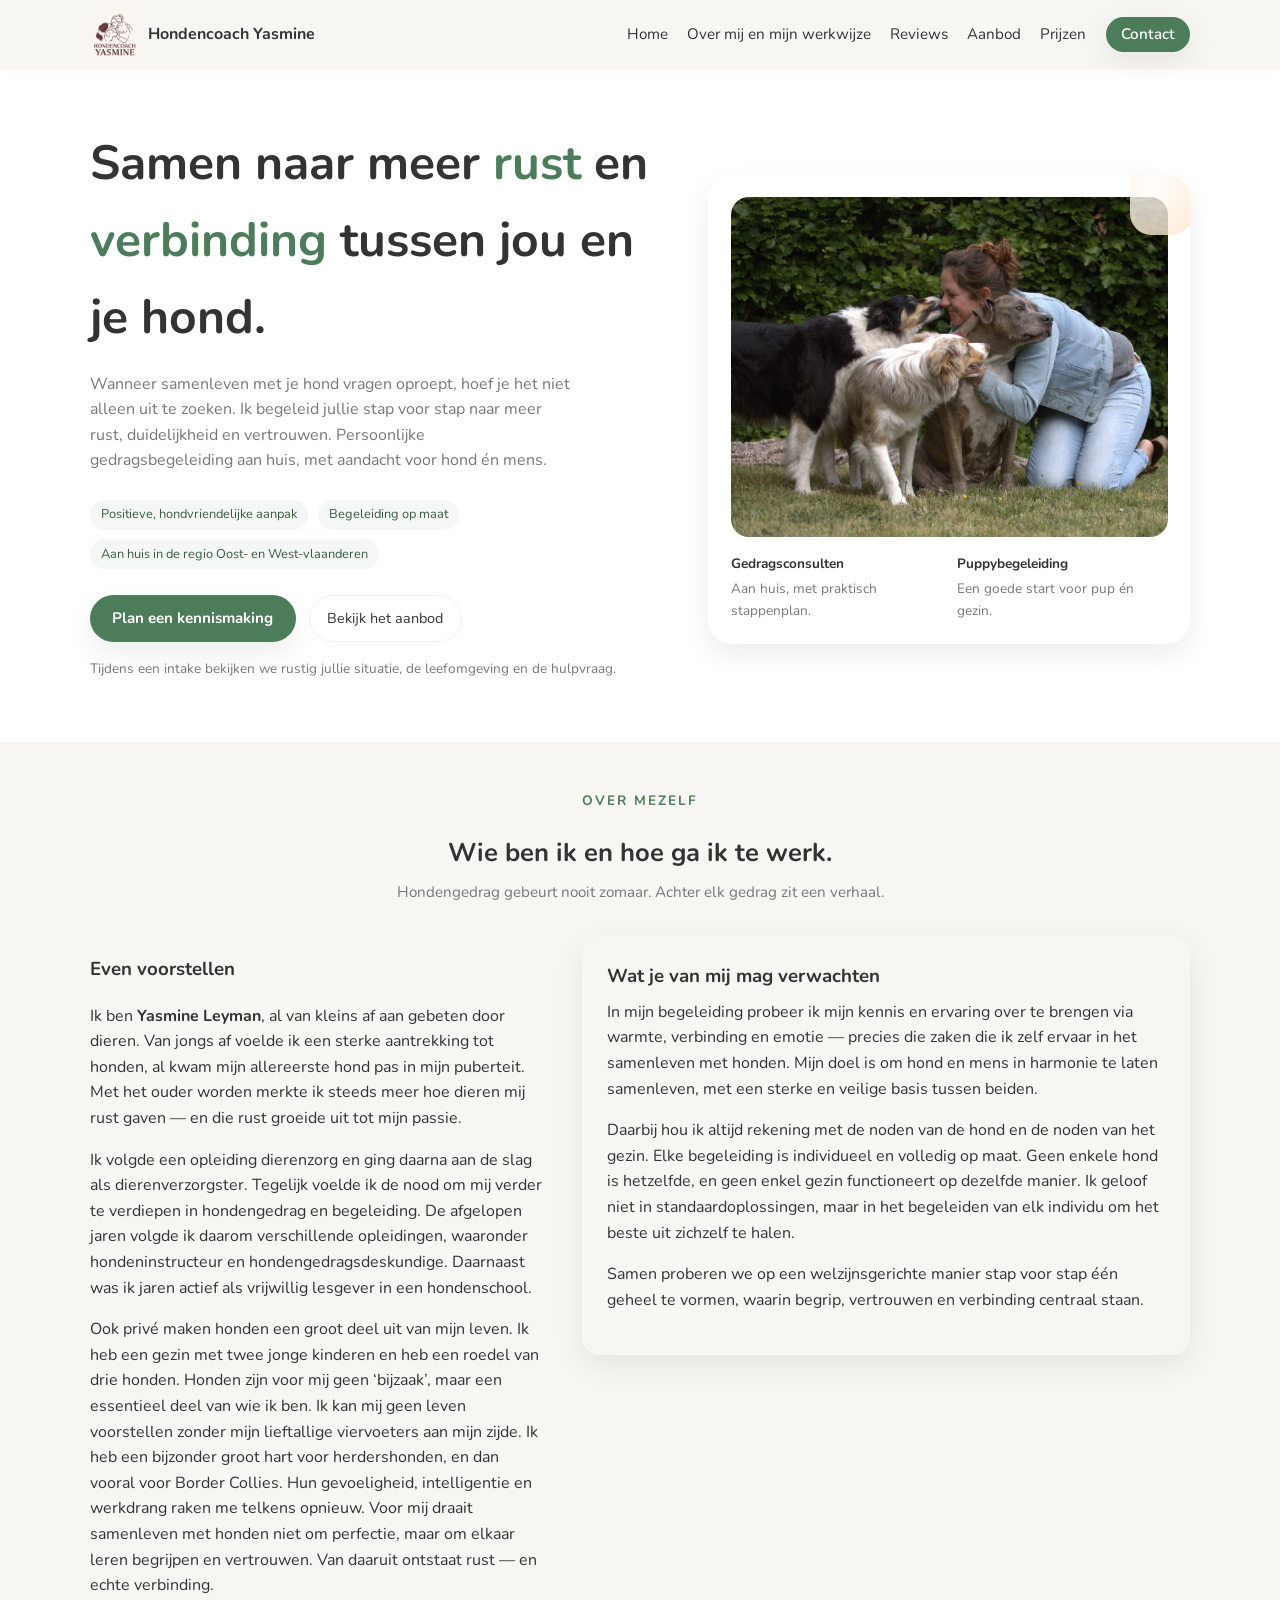
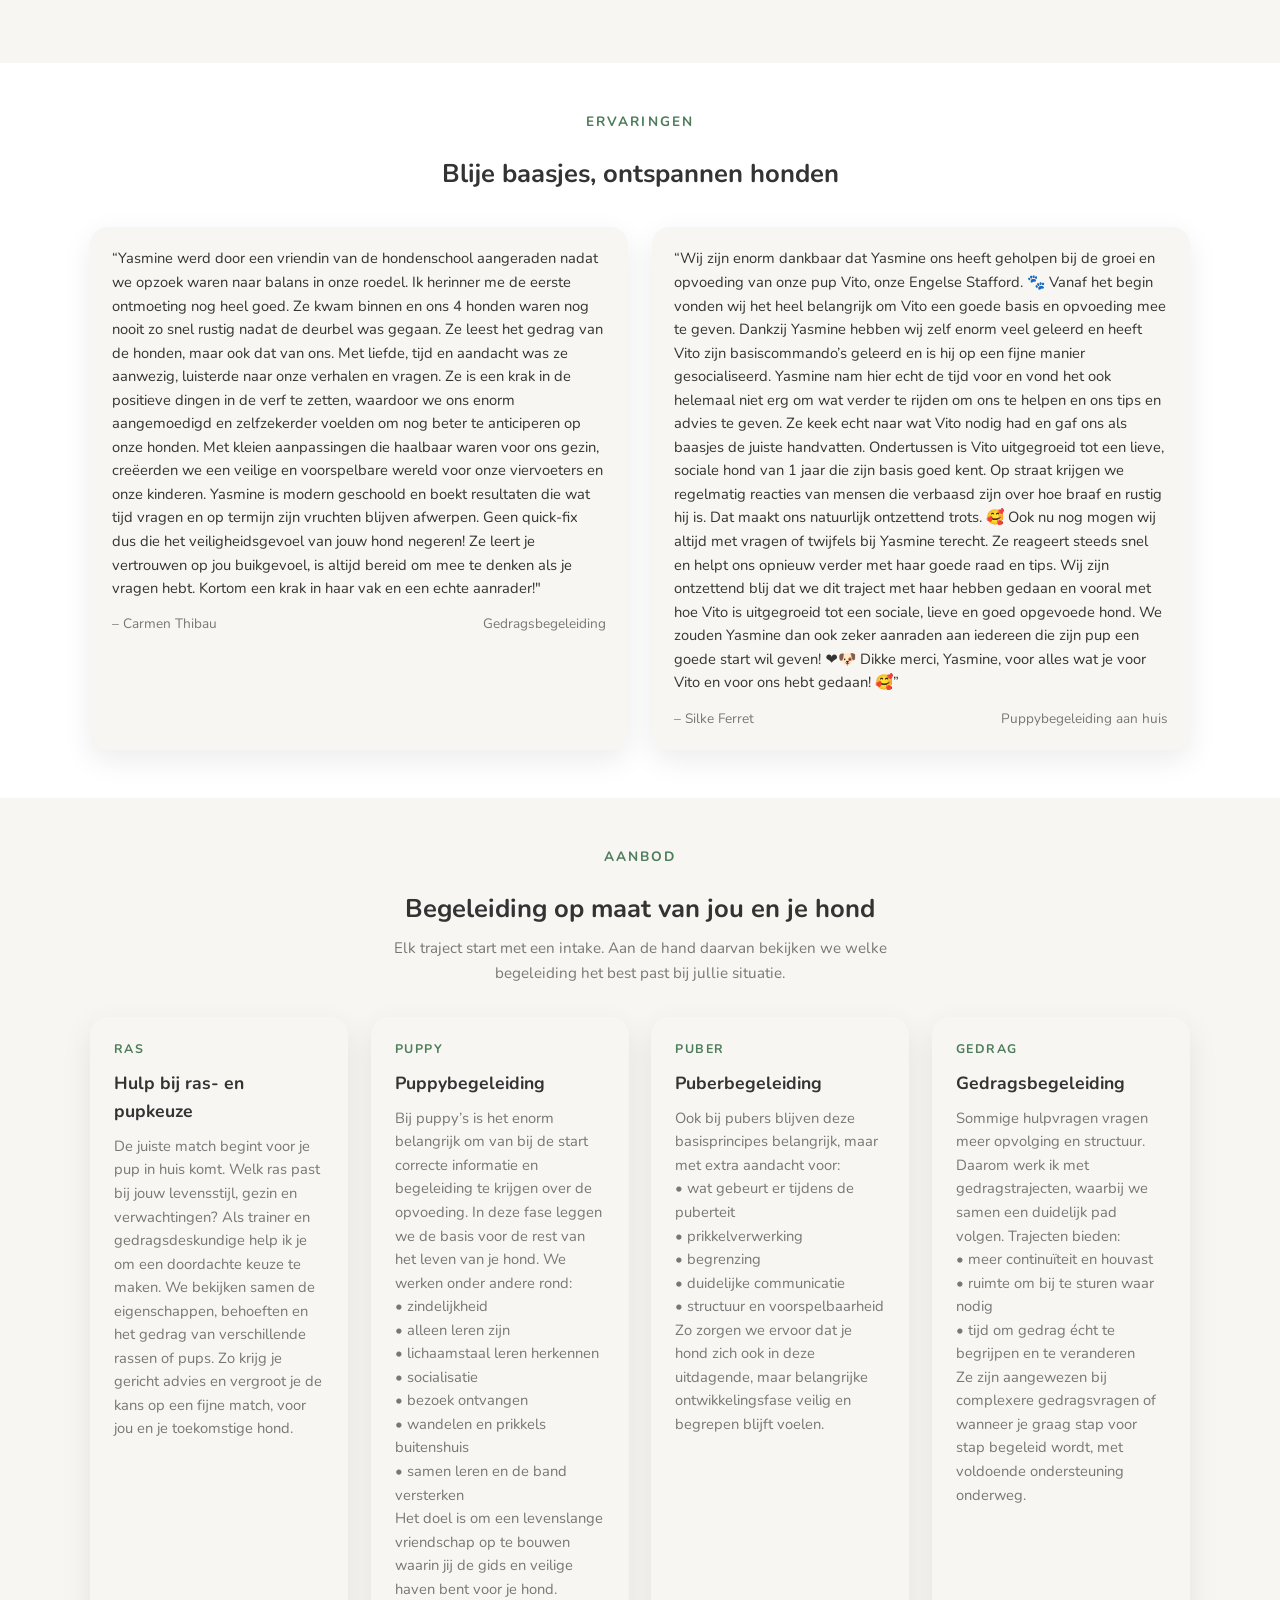
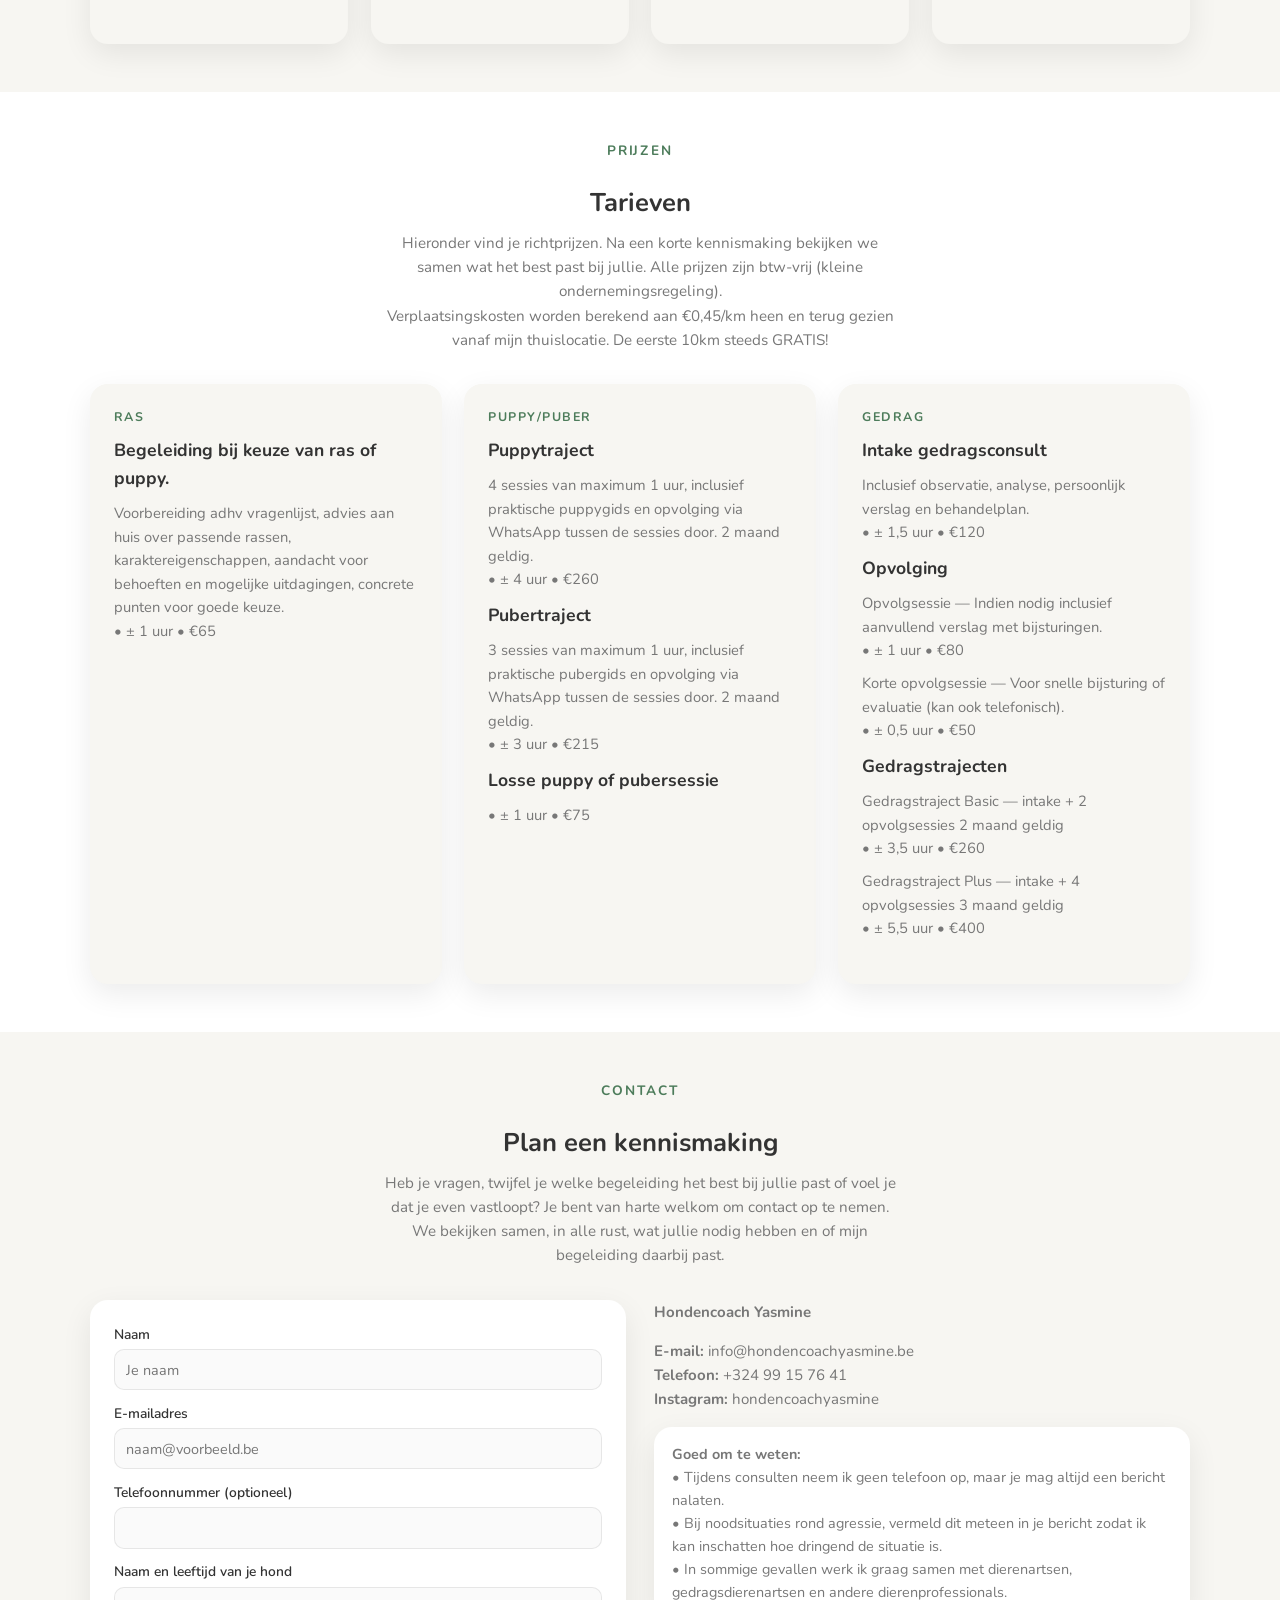
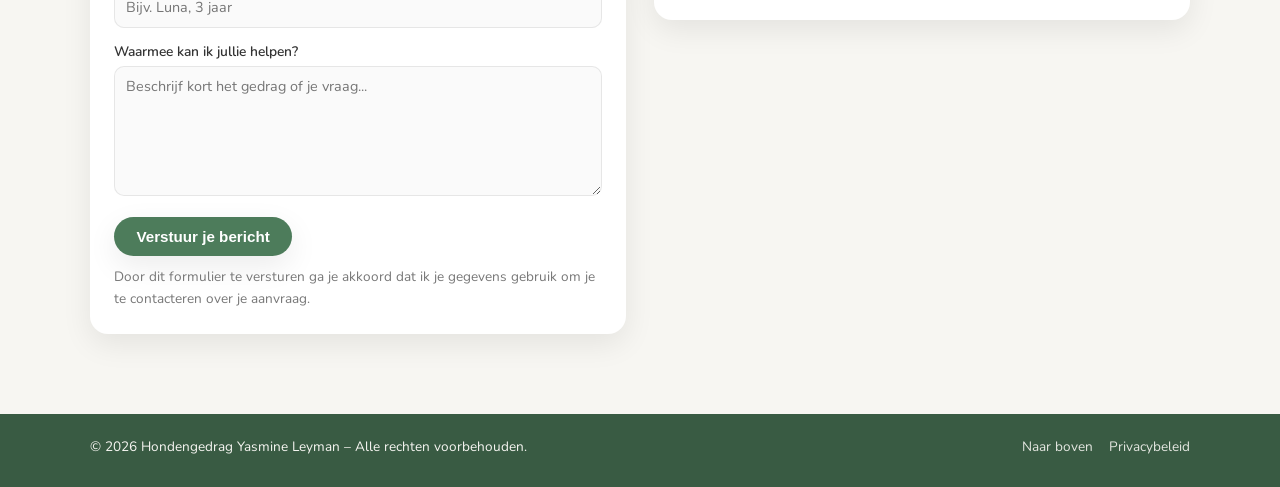
==== commit 92397c29: "veranderingen pom, + logo toegevoegd en css file appart gemaakt" ====
--- a/index.html
+++ b/index.html
@@ -306,7 +306,7 @@
                         Indien nodig inclusief aanvullend verslag met bijsturingen.
                         <br>• ±  1 uur • €80</p>
                     <p>Korte opvolgsessie —
-                        Indien nodig inclusief aanvullend verslag met bijsturingen.
+                        Voor snelle bijsturing of evaluatie (kan ook telefonisch).
                         <br>• ±  0,5 uur • €50</p>
                     <h3>Gedragstrajecten</h3>
                     <p>Gedragstraject Basic — intake + 2 opvolgsessies 2 maand geldig <br>• ± 3,5 uur • €260</p>
